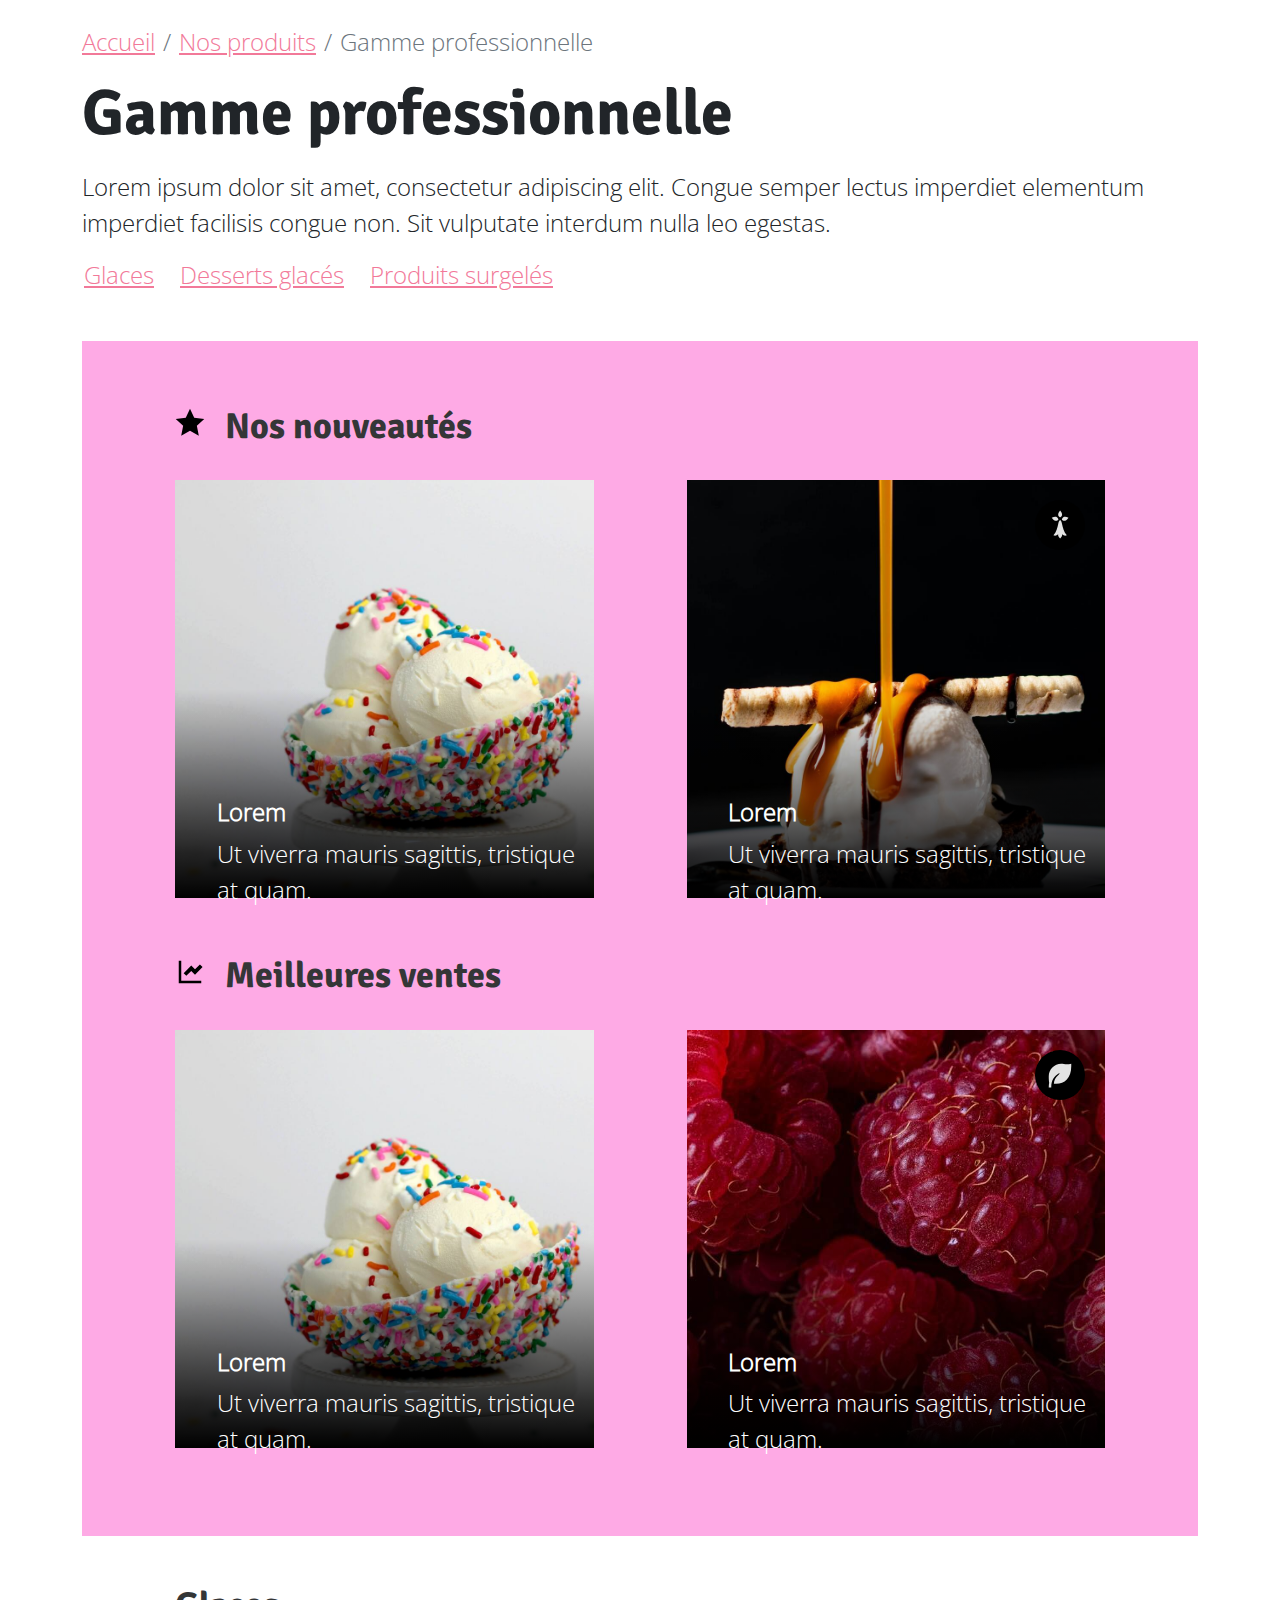
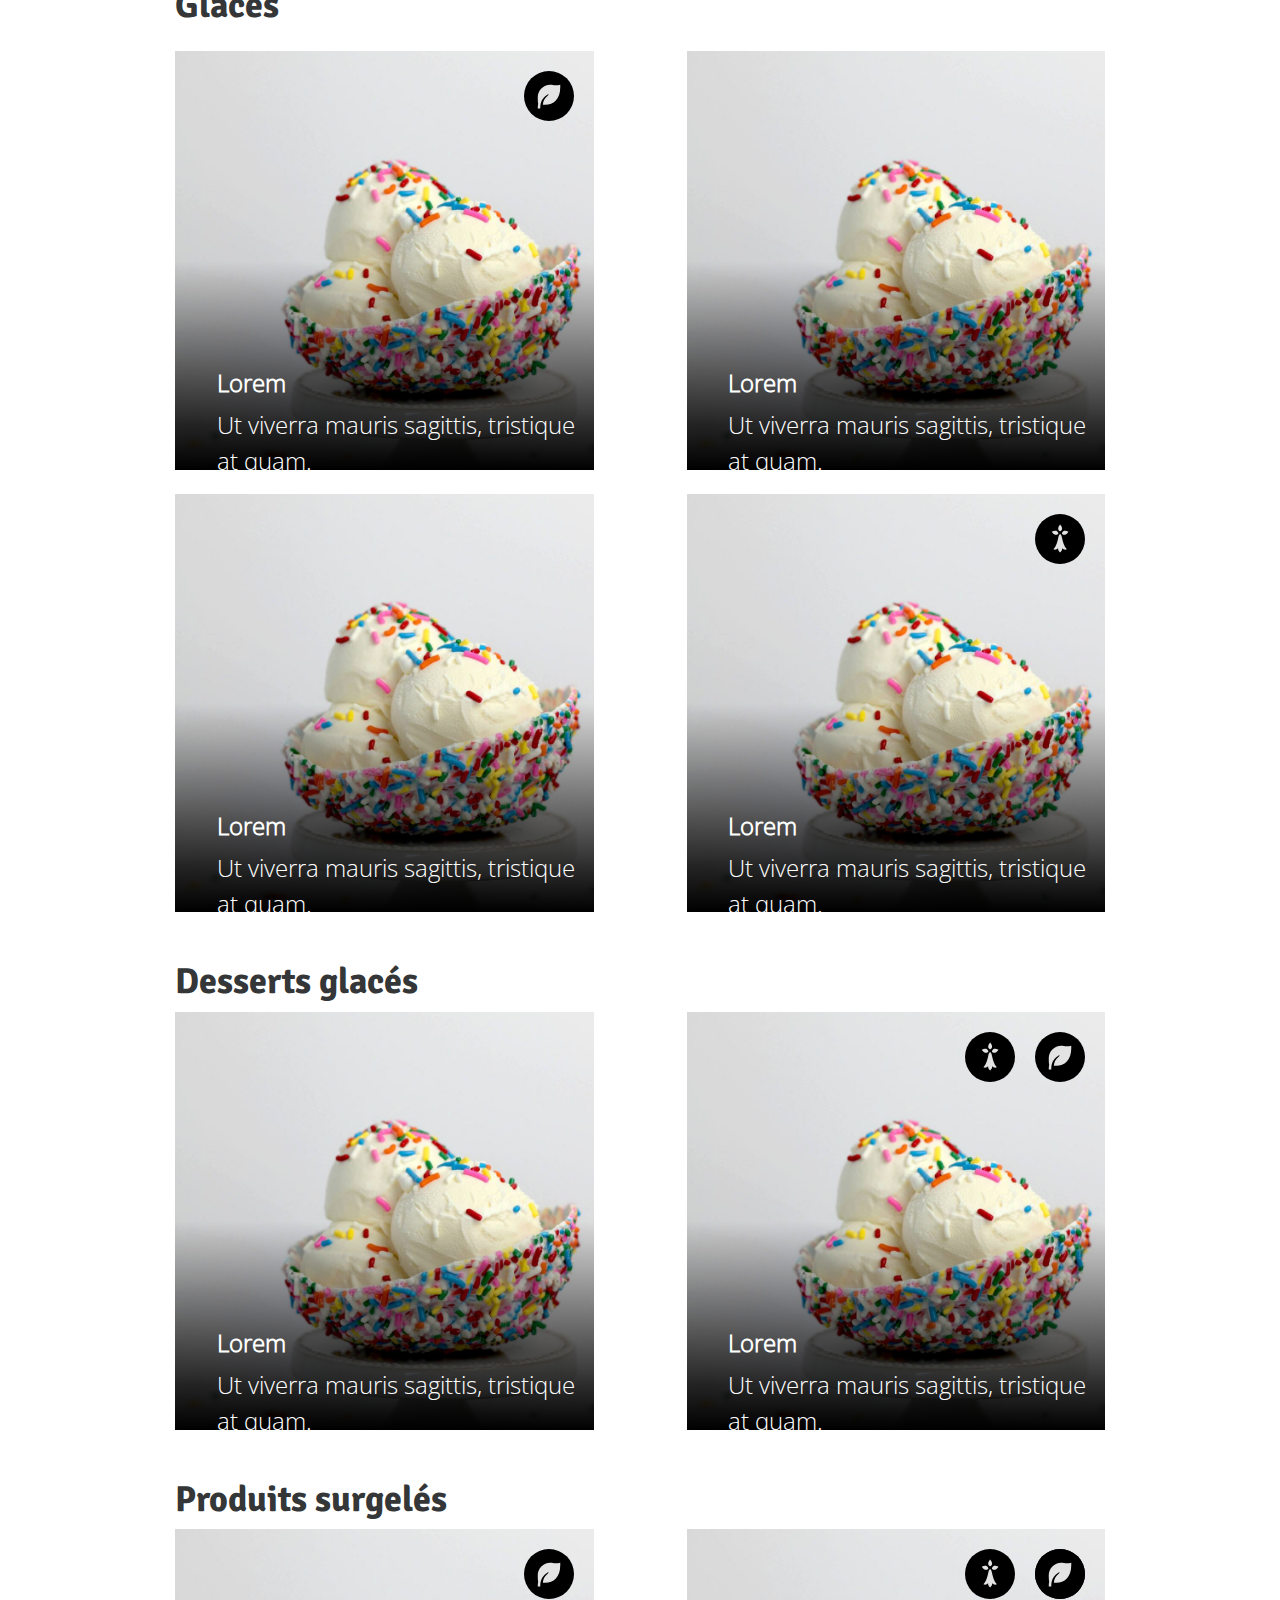
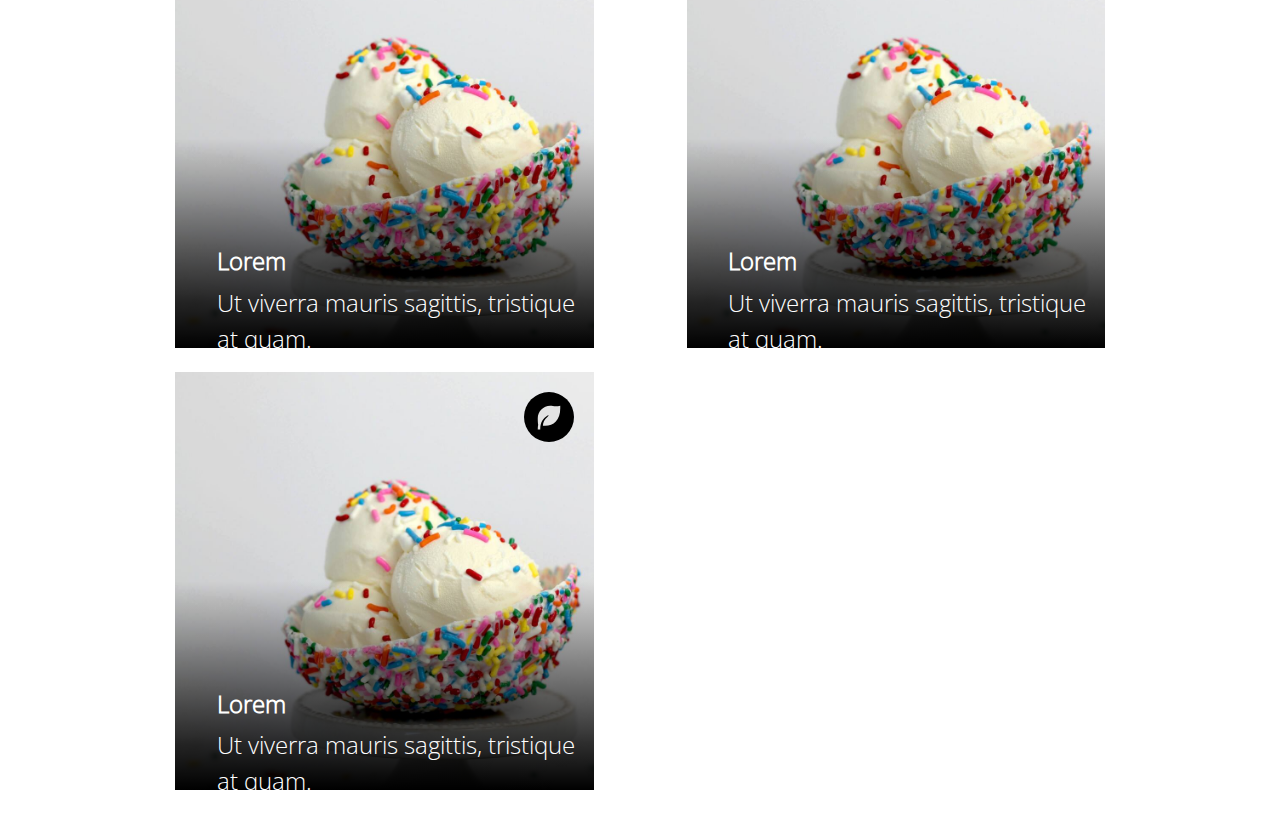
==== gamme_pro.html @ 17879bc1 "Ajout des liens" ====
<!DOCTYPE html>
<html lang="fr">
   <head>
      <meta charset="utf-8">
      <meta autor="Noah Brohan">
      <link rel="stylesheet" href="style/bootstrap/bootstrap.min.css">
      <link rel="stylesheet" href="style/style.css">
      <link rel="stylesheet" href="style/gamme_pro.css">
      <title>Gamme professionnelle</title>
   </head>
   <body>
      <header>
         <!-- Mettre le header-->
      </header>
      <div class="container">
         <!--File d'arianne-->
         <nav aria-label="breadcrumb" class="mt-4">
            <ol class="breadcrumb">
              <li class="breadcrumb-item"><a href="index.html">Accueil</a></li>
              <li class="breadcrumb-item"><a href="#">Nos produits</a></li>
              <li class="breadcrumb-item active" aria-current="page">Gamme professionnelle</li>
            </ol>
          </nav>
         <h1 class="my-3">Gamme professionnelle</h1>
         <p>Lorem ipsum dolor sit amet, consectetur adipiscing elit. Congue semper lectus imperdiet elementum imperdiet
            facilisis congue non. Sit vulputate interdum nulla leo egestas.
         </p>
        <!--Lien interne à la page--> 
         <ul>
            <li><a href="#section_glaces">Glaces</a></li>
            <li><a href="#section_desserts">Desserts glacés</a></li>
            <li><a href="#section_produits_surgeles">Produits surgelés</a></li>
         </ul>
         <!-- Section nouveautés et meilleures ventes-->
         <section class="py-5 my-5">
            <div class="titre-icon col-10 offset-1">
               <img src="assets/icones/etoile.svg" alt="étoile" class="icon">
               <h2 class="my-3">Nos nouveautés</h2>
            </div>
            <div class="d-flex justify-content-between flex-column flex-lg-row my-3 col-10 offset-1 ">
               <!--Modèle de carte-->
               <figure class="mb-4">
                  <img src="image/coupe_individuelle.jpg" alt="Coupe de glaces">
                  <div class="overlay">
                     
                        <p>Lorem</p>
                        <p>Ut viverra mauris sagittis, tristique at quam.</p>
                        
                  </div>
               </figure>
               <figure class="mb-4">
                  <div class="absolute">
                        <div class="rounded-circle circle">
                           <img src="assets/icones/ermine.svg" alt="Logo produit breton" class="icon" title="Le produit breton">
                        </div>
                  </div>
                  <img src="image/coulis_caramel.jpg" alt="Coupe de glaces">
                  <div class="overlay">
                     
                        <p>Lorem</p>
                        <p>Ut viverra mauris sagittis, tristique at quam.</p>
                     
                  </div>
               </figure>
            </div>
            <div class="titre-icon col-10 offset-1">
               <img src="assets/icones/line-chart-fill.svg" alt="icon" class="icon">
               <h2 class="my-3">Meilleures ventes</h2>
            </div>
            <div class="d-flex justify-content-between flex-wrap my-3 col-10 offset-1">
               <figure class="mb-4">
                  <img src="image/coupe_individuelle.jpg" alt="Coupe de glaces">
                  <div class="overlay">
                     
                        <p>Lorem</p>
                        <p>Ut viverra mauris sagittis, tristique at quam.</p>
                     
                  </div>
               </figure>
               <figure class="mb-4">
                  <div class="absolute">
                     
                        <div class="rounded-circle circle">
                           <img src="assets/icones/feuille.svg" alt="Logo produit biologique" class="icon" title="Logo produit biologique">
                        </div>
                  </div>
                  <img src="image/fruits_framboise.jpg" alt="Coupe de glaces">
                  <div class="overlay">
                     
                        <p>Lorem</p>
                        <p>Ut viverra mauris sagittis, tristique at quam.</p>
                     
                  </div>
               </figure>
            </div>
         </section>
         <!-- Section des produits de type "Glaces"-->
         <section class="col-10 offset-1" id="section_glaces">
            <h2 class="my-4">Glaces</h2>
            <div class="d-flex justify-content-between flex-wrap">
               <figure class="mb-4">
                  <img src="image/coupe_individuelle.jpg" alt="Coupe de glaces">
                  <div class="absolute">
                     
                        <div class="rounded-circle circle">
                           <img src="assets/icones/feuille.svg" alt="Logo produit feuille" class="icon" title="Logo produit feuille">
                        </div>
                  </div>
                  <div class="overlay">
                    
                        <p>Lorem</p>
                        <p>Ut viverra mauris sagittis, tristique at quam.</p>
                     
                  </div>
               </figure>
               <figure class="mb-4">
                  <img src="image/coupe_individuelle.jpg" alt="Coupe de glaces">
                  <div class="overlay">
                     
                        <p>Lorem</p>
                        <p>Ut viverra mauris sagittis, tristique at quam.</p>
                     
                  </div>
               </figure>
               <figure class="mb-4">
                  <img src="image/coupe_individuelle.jpg" alt="Coupe de glaces">
                  <div class="overlay">
                     
                        <p>Lorem</p>
                        <p>Ut viverra mauris sagittis, tristique at quam.</p>
                     
                  </div>
               </figure>
               <figure class="mb-4">
                  <div class="absolute">
                     
                        <div class="rounded-circle circle">
                           <img src="assets/icones/ermine.svg" alt="Logo produit breton" class="icon" title="Logo produit breton">
                        </div>
                  </div>
                  <img src="image/coupe_individuelle.jpg" alt="Coupe de glaces">
                  <div class="overlay">
                     
                        <p>Lorem</p>
                        <p>Ut viverra mauris sagittis, tristique at quam.</p>
                     
                  </div>
               </figure>
            </div>
         </section>
         <!-- Section des produits de type "Desserts glacés"-->
         <section class="col-10 offset-1 my-4" id="section_desserts">
            <h2>Desserts glacés</h2>
            <div class="d-flex justify-content-between flex-wrap">
               <figure class="mb-4">
                  <img src="image/coupe_individuelle.jpg" alt="Coupe de glaces">
                  <div class="overlay">
                     
                        <p>Lorem</p>
                        <p>Ut viverra mauris sagittis, tristique at quam.</p>
                     
                  </div>
               </figure>
               <figure class="mb-4">
                  <img src="image/coupe_individuelle.jpg" alt="Coupe de glaces">
                  <div class="absolute">
                     
                        <div class="rounded-circle circle">
                           <img src="assets/icones/ermine.svg" alt="Logo produit breton" class="icon" title="Logo produit breton">
                        </div>
                        <div class="rounded-circle circle">
                           <img src="assets/icones/feuille.svg" alt="Logo produit biologique" class="icon" title="Logo produit biologique">
                        </div>
                  </div>
                  <div class="overlay">
                     
                        <p>Lorem</p>
                        <p>Ut viverra mauris sagittis, tristique at quam.</p>
                     
                  </div>
               </figure>
            </div>
         </section>
         <!-- Section des produits surgelés -->
         <section class="col-10 offset-1" id="section_produits_surgeles">
            <h2>Produits surgelés</h2>
            <div class="d-flex justify-content-between flex-wrap">
               <figure class="mb-4">
                  <img src="image/coupe_individuelle.jpg" alt="Coupe de glaces">
                  <div class="absolute">
                     
                        <div class="rounded-circle circle">
                           <img src="assets/icones/feuille.svg" alt="Logo produit biologique" class="icon" title="Logo produit biologique">
                        </div>
                  </div>
                  <div class="overlay">
                     
                        <p>Lorem</p>
                        <p>Ut viverra mauris sagittis, tristique at quam.</p>
                     
                  </div>
               </figure>
               <figure class="mb-4">
                  <img src="image/coupe_individuelle.jpg" alt="Coupe de glaces">
                  <div class="absolute">
                        <div class="rounded-circle circle">
                           <img src="assets/icones/ermine.svg" alt="Logo produit breton" class="icon" title="Logo produit breton">
                        </div>
                        <div class="rounded-circle circle">
                           <img src="assets/icones/ermine.svg" alt="Logo produit breton" class="icon" title="Logo produit breton">
                        </div>
                  </div>
                  <div class="absolute">
                        <div class="rounded-circle circle">
                           <img src="assets/icones/feuille.svg" alt="Logo produit biologique" class="icon" title="Logo produit biologique">
                        </div>
                  </div>
                  <div class="overlay">
                     
                        <p>Lorem</p>
                        <p>Ut viverra mauris sagittis, tristique at quam.</p>
                        
                     
                  </div>
               </figure>
               <figure class="mb-4">
                  <img src="image/coupe_individuelle.jpg" alt="Coupe de glaces">
                  <div class="absolute">
                        <div class="rounded-circle circle">
                           <img src="assets/icones/feuille.svg" alt="Logo produit biologique" class="icon" title="Logo produit biologique">
                        </div>
                  </div>
                  <div class="overlay">
                     
                        <p>Lorem</p>
                        <p>Ut viverra mauris sagittis, tristique at quam.</p>
                     
                  </div>
               </figure>
            </div>
         </section>
      </div>
      <footer>
         <!-- Mettre le footer -->
      </footer>
   </body>
</html>
---- style/style.css ----
@font-face {
    font-family: "Open Sans Light";
    src: url("../fonts/OpenSans-Light.woff") format("woff"),
         url("../fonts/OpenSans-Light.woff2") format("woff2");
}

@font-face {
    font-family: "Open Sans Regular";
    src: url("../fonts/OpenSans-Regular.woff") format("woff"),
         url("../fonts/OpenSans-Regular.woff2") format("woff2");
}

@font-face {
    font-family: "Open Sans SemiBold";
    src: url("../fonts/OpenSans-SemiBold.woff") format("woff"),
         url("../fonts/OpenSans-SemiBold.woff2") format("woff2");
}

@font-face {
    font-family: "Signika";
    src: url("../fonts/Signika-Bold.woff") format("woff"),
         url("../fonts/Signika-Bold.woff") format("woff2");
}

body {
    font-family: "Open Sans Light", sans-serif;
    font-size: 1.5rem;
}

strong, em {
    font-family: "Open Sans SemiBold", sans-serif;
}

h1, h2 {
    font-family: "Signika", sans-serif;
}

h1 {
    font-size: 4rem;
}

h2 {
    font-size: 2.25rem;
    color: #343637;
}

/* slider */
#carousel_accueil, #carousel_accueil > div > div {
    height: 70vh;
    min-height: 500px;
}

#carousel_accueil #slide1 {
    position: relative;
    color: white;
    overflow: hidden;
}

#carousel_accueil #slide1 p {
    font-family: "Open Sans SemiBold", sans-serif;
    font-size: 1.8rem;
}

#carousel_accueil #slide1 > div:first-child {
    /* Fond de la slide */
    position: absolute;
    z-index: -1;
    background-image: url("../image/bac_glace.jpg");
    background-size: cover;
    background-position: center;
    filter: blur(4px);

    /* Enlever les bords blancs dus au flou */
    height: calc(100% + 8px);
    width: calc(100% + 8px);
    left: -4px;
    top: -4px;
}

#carousel_accueil #slide1 > div:last-child {
    background-color: #00000020;
}

#carousel_accueil #slide2 > div > div:first-child {
    background-image: url("../image/coupe_individuelle.jpg");
    background-size: cover;
    background-position: center;
}

#carousel_accueil #slide3 > div > div:last-child {
    background-image: url("../image/personne_farine.jpeg");
    background-size: cover;
    background-position: center;
}

/* Indicateurs du sliders */

#carousel_accueil .carousel-indicators * {
    opacity: 0.9 !important;
}

#carousel_accueil .carousel-indicators :not(.active) {
    background-color: #DDDDDD;
}
#carousel_accueil .carousel-indicators .active {
    background-color: #808080;
}

#carousel_accueil .carousel-control-next-icon {
    background-image: url("../assets/icones/slider-suivant.svg") !important;
}

#carousel_accueil .carousel-control-prev-icon {
    background-image: url("../assets/icones/slider-precedent.svg") !important;
}

#carousel_accueil .carousel-control-next-icon, #carousel_accueil .carousel-control-prev-icon {
    height: 75px;
    width: 75px;
}

/* Zone de mide en avant */

#carousel_accueil + article img {
    height: 120px;
    width: 120px;
}

/* Zone des gammes */
#gammes {
    background-color: #FFE6D5;
}

#gammes > div:first-child > div:first-child {
    background-image: url("../image/chef_cuisine.jpeg");
    background-size: cover;
    background-position: center;
}

#gammes > div > div {
    width: 50%;
}

#gammes > div:last-child > div:last-child {
    background-image: url("../image/glace_plage.jpeg");
    background-size: cover;
    background-position: center;
}

/* Boutons à flèches */

.btn-lg {
    display: inline-block;
    background-color: #F27999;
    text-decoration: none;
    color: black;
    font-family: "Open Sans SemiBold";
    width: 250px;
    height: 50px;
    position: relative;
}

.btn-lg::after {
    content: url("../assets/icones/fleche-droite.svg");
    display: inline;
    position: absolute;
    right: 20px;
    transition: right 200ms, left 200ms;
}

.btn-lg:hover {
    color: black;
}

.btn-left::after {
    /* Version flèche à gauche */
    content: url("../assets/icones/fleche-gauche.svg") !important;
    right: unset;
    left: 20px;
}

.btn-lg:hover::after {
    right: 10px;
}

.btn-left:hover::after {
    /* Version flèche à gauche */
    right: unset;
    left: 10px;
}

/* Zone nous trouver */
#gammes + article img {
    background-color: #FFE6D5;
    border-radius: 25px;
    object-fit: contain;
    object-position: center;
    height: 400px;
    width: 400px;
}

#gammes + article img + a {
    position: relative;
    top: -25px;
}

/* Point de rupture bootstrap md */
@media screen and (max-width: 991px) {
    header + article img {
        height: 90px;
        width: 90px;
    }

    #gammes > div > div {
        width: 100%;
    }

    #gammes {
        height: auto;
    }
    #gammes + article img {
        height: unset;
        width: 75%;
    }
}

@media screen and (max-width: 767px) {
    .btn-lg::after, .btn-left::after {
        /* Suppresion de la flèche dans les petits formats */
        content: none !important;
    }
}
caption {
    color: black;
}

.accordion-button span {
    position: relative;
    width: 40px;
    height: 40px;
}

.accordion-button span img {
    position: absolute;
    top: 0;
    left: 0;
}

.accordion-button.collapsed span img:first-child {
    display: none;
}

.accordion-button:not(.collapsed) span img:last-child {
    display: none;
}

.btn-success {
    background-color: #F27999;
    border-color: #F27999;
}
@media screen and (max-width: 991px) {
    table.w-75 {
        width: 100%!important;
    }
    main h1 {
        text-align: center;
        font-size: 3rem;
    }
}


/* FOOTER*/
body > footer > div:first-child {
    background-color: #F27999;
}

body > footer > div:last-child {
    background-color: #FEAAE5;
}

body > footer .nav-item {
    padding-left: 4px;
    padding-right: 4px;
}

body > footer form{
    display: flex;
    align-items: center;
    justify-content: center;
    margin-left: 40px;
}

body > footer input {
    background-color: #f4f2f2;
    border: none;
    padding: .7rem 2rem;
    border-radius: 100px;
    margin-right: -3.25rem;
    width: 300px;
    margin-bottom: 20px;
}

body > footer button {
    border: none;
    background-color: #f4f2f2;
    margin-bottom: 20px;
}
---- style/gamme_pro.css ----
img{
    width: 100%;
    height: 100%;
    object-fit: cover;
}
.icon{
    width: 30px;
    height: 30px;
    object-fit: contain;
}
.titre-icon{
    display: flex;
    align-items:baseline;
    justify-content: flex-start;
}
.titre-icon h2{
    margin-left: 20px;
}


ul li {
    list-style-type: none;
    display: inline;
}
ul li a{
    color: #f27999;
}
ul li a:hover{
    color: #f27999;
}

/*CARTES*/
figure{
    position: relative;
    width: 45%;
    aspect-ratio: 1/1;
}
.overlay{ 
    background-image: linear-gradient(to bottom,#39393900,black);
    position: absolute;
    top: 50%;
    left: 0;
    width: 100%;
    height: 50%;
    color: #fff;
}
.overlay p{
    margin-left: 10%;
}
.overlay p:first-child{
    position: absolute;
    top: 50%;
    left: 0px;
    font-weight: bold;
}
.overlay p:last-child{
    position: absolute;
    top: 70%;
}
.absolute{
    position: absolute;
    top: 20px;
    right: 20px;
    display: flex;
}

.absolute .circle:last-child{
    margin-left:20px;
}

.circle{
    width: 50px;
    height: 50px;
    background-color: black;
    display: flex;
    justify-content: center;
    align-items: center;
}

.container section:first-of-type{
    background: #feaae5;
}

ul{
    margin-left: -30px;
}

/*FILE DARIANE*/
.breadcrumb-item a{
    color:#f27999;
}


ul li{
    margin-right: 20px;
}

@media screen and (max-width: 991px) {
    figure {
        aspect-ratio: unset;
        width: 100%;
        height: 350px;
    }
}
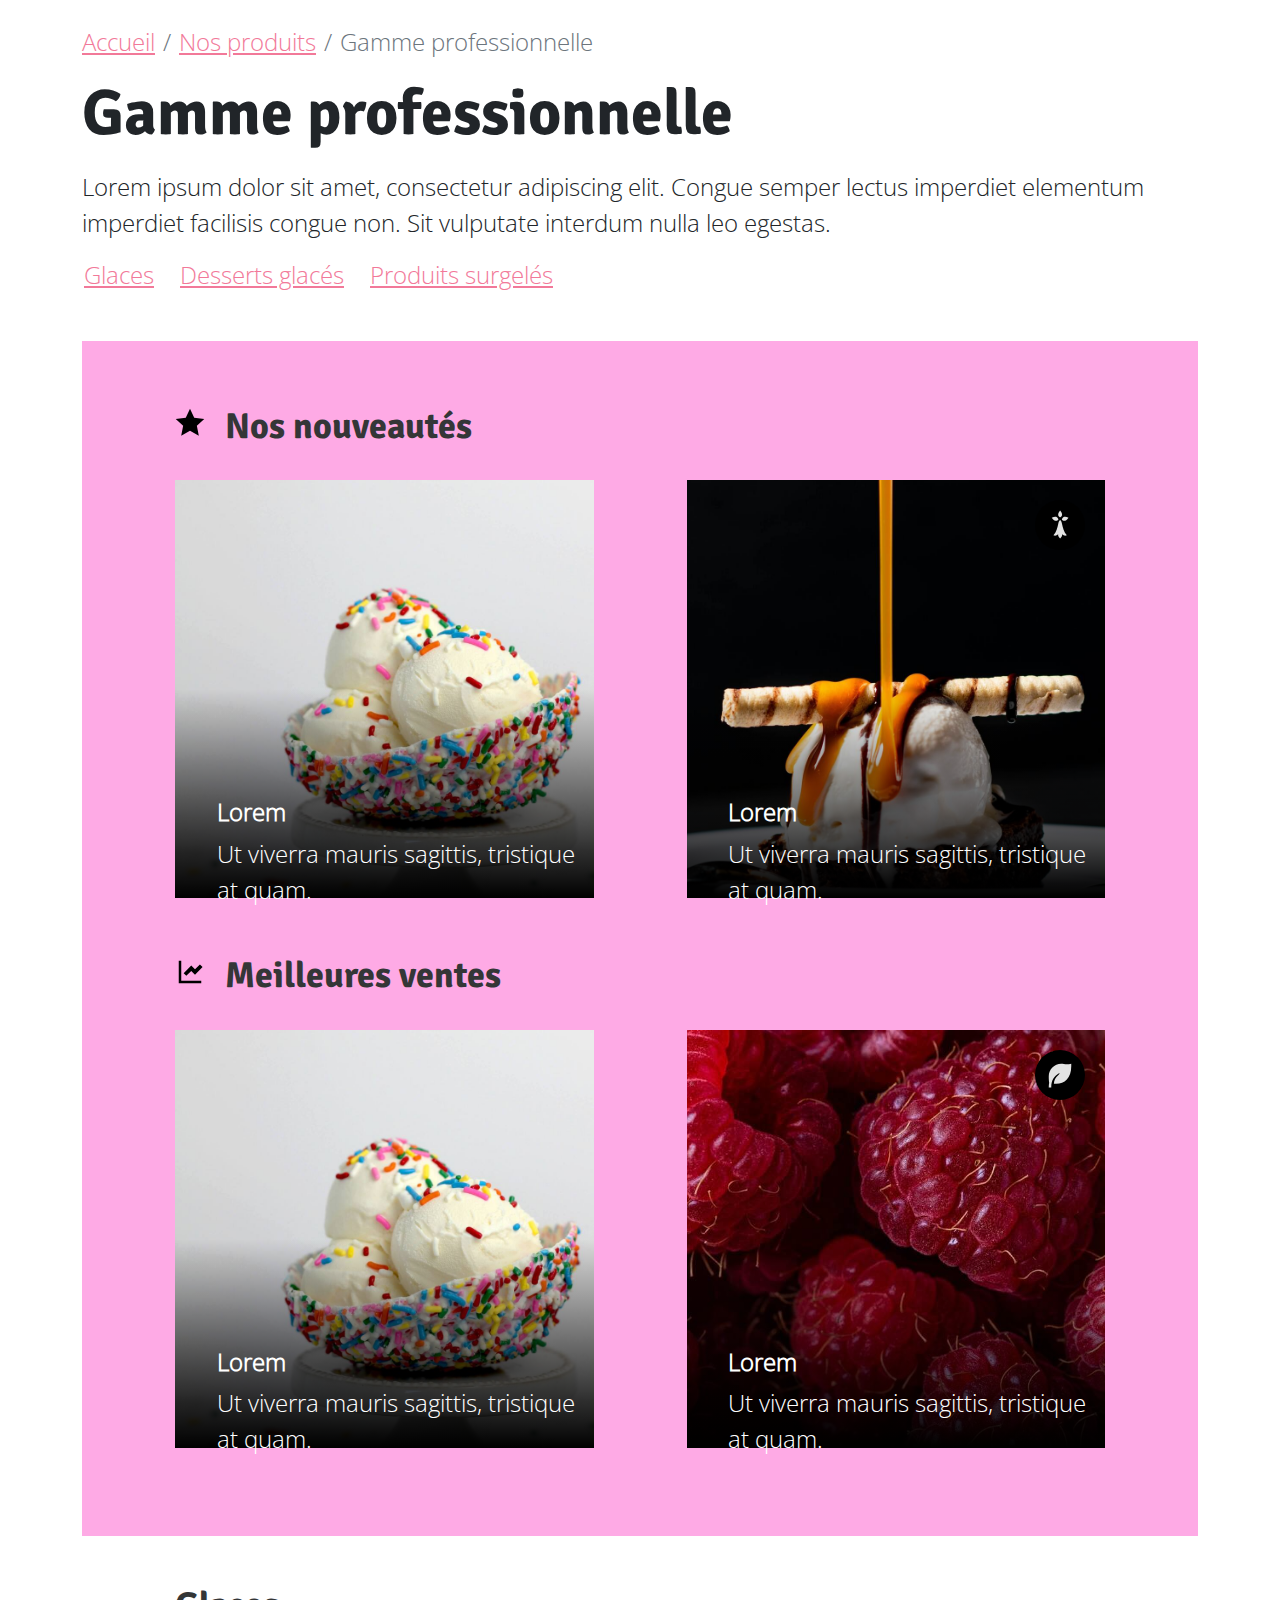
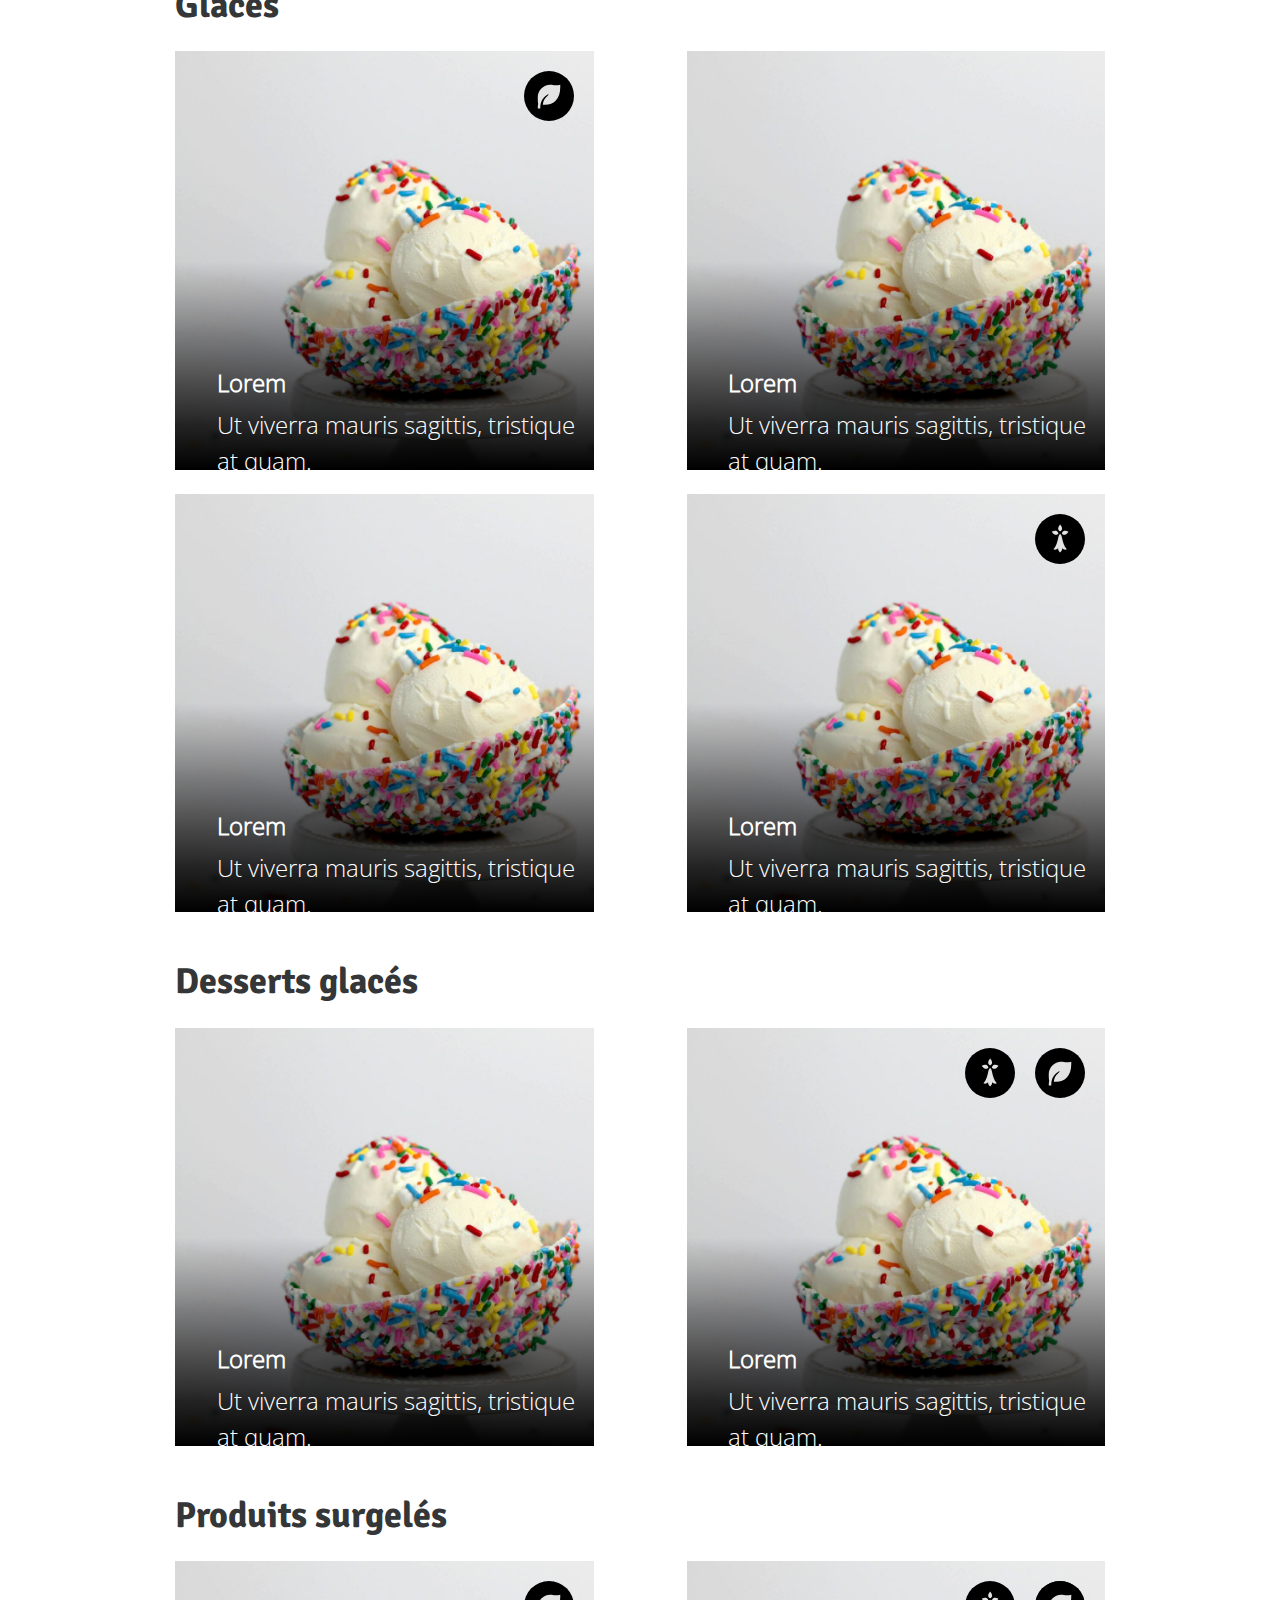
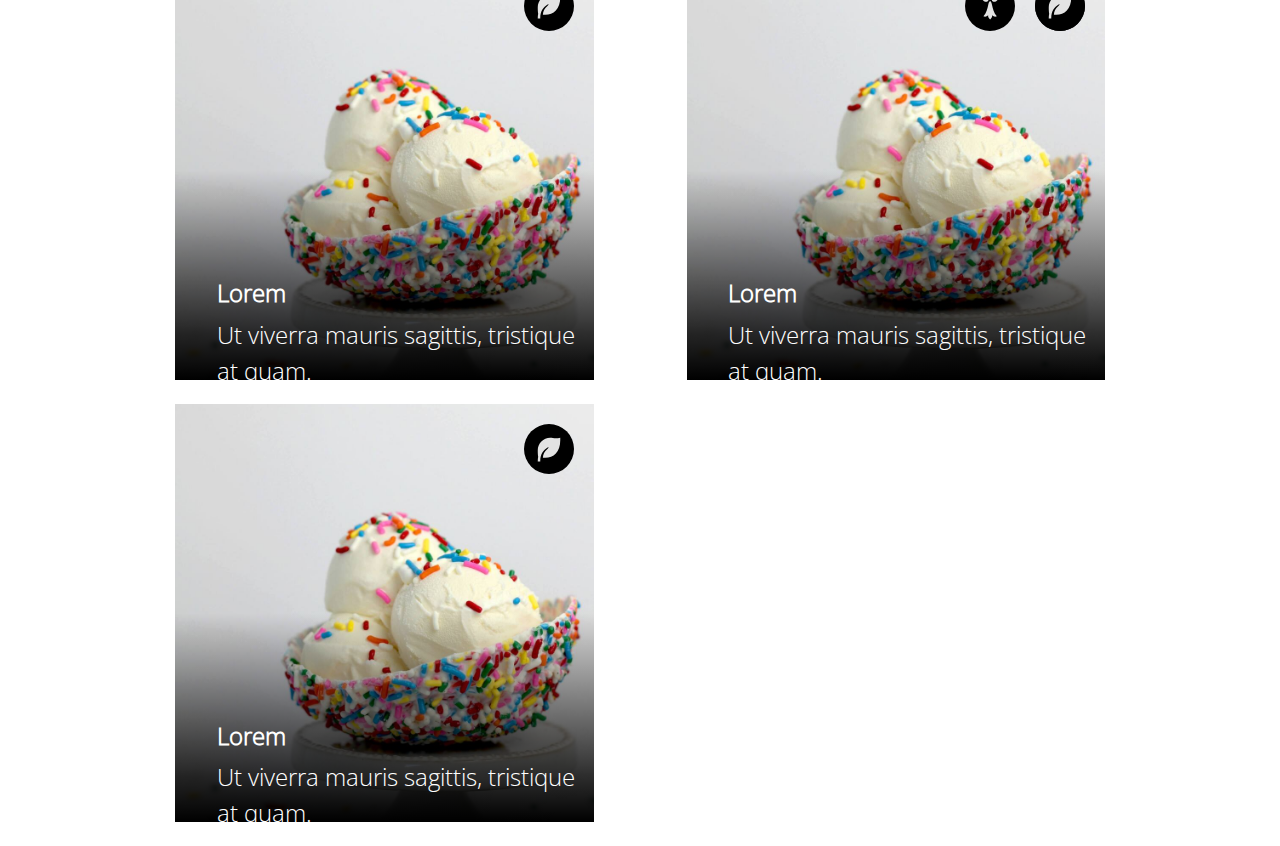
==== commit c5f2e9e4: "Réindentation" ====
--- a/gamme_pro.html
+++ b/gamme_pro.html
@@ -1,247 +1,256 @@
 <!DOCTYPE html>
 <html lang="fr">
-   <head>
-      <meta charset="utf-8">
-      <meta autor="Noah Brohan">
-      <link rel="stylesheet" href="style/bootstrap/bootstrap.min.css">
-      <link rel="stylesheet" href="style/style.css">
-      <link rel="stylesheet" href="style/gamme_pro.css">
-      <title>Gamme professionnelle</title>
-   </head>
-   <body>
-      <header>
-         <!-- Mettre le header-->
-      </header>
-      <div class="container">
-         <!--File d'arianne-->
-         <nav aria-label="breadcrumb" class="mt-4">
+
+<head>
+    <meta charset="utf-8">
+    <meta autor="Noah Brohan">
+    <link rel="stylesheet" href="style/bootstrap/bootstrap.min.css">
+    <link rel="stylesheet" href="style/style.css">
+    <link rel="stylesheet" href="style/gamme_pro.css">
+    <title>Gamme professionnelle</title>
+</head>
+
+<body>
+    <header>
+        <!-- Mettre le header-->
+    </header>
+    <div class="container">
+        <!--File d'arianne-->
+        <nav aria-label="breadcrumb" class="mt-4">
             <ol class="breadcrumb">
-              <li class="breadcrumb-item"><a href="index.html">Accueil</a></li>
-              <li class="breadcrumb-item"><a href="#">Nos produits</a></li>
-              <li class="breadcrumb-item active" aria-current="page">Gamme professionnelle</li>
+                <li class="breadcrumb-item"><a href="index.html">Accueil</a></li>
+                <li class="breadcrumb-item"><a href="#">Nos produits</a></li>
+                <li class="breadcrumb-item active" aria-current="page">Gamme professionnelle</li>
             </ol>
-          </nav>
-         <h1 class="my-3">Gamme professionnelle</h1>
-         <p>Lorem ipsum dolor sit amet, consectetur adipiscing elit. Congue semper lectus imperdiet elementum imperdiet
+        </nav>
+        <h1 class="my-3">Gamme professionnelle</h1>
+        <p>Lorem ipsum dolor sit amet, consectetur adipiscing elit. Congue semper lectus imperdiet elementum imperdiet
             facilisis congue non. Sit vulputate interdum nulla leo egestas.
-         </p>
-        <!--Lien interne à la page--> 
-         <ul>
+        </p>
+        <!--Lien interne à la page-->
+        <ul class="liens_internes">
             <li><a href="#section_glaces">Glaces</a></li>
             <li><a href="#section_desserts">Desserts glacés</a></li>
             <li><a href="#section_produits_surgeles">Produits surgelés</a></li>
-         </ul>
-         <!-- Section nouveautés et meilleures ventes-->
-         <section class="py-5 my-5">
+        </ul>
+        <!-- Section nouveautés et meilleures ventes-->
+        <section class="py-5 my-5">
             <div class="titre-icon col-10 offset-1">
-               <img src="assets/icones/etoile.svg" alt="étoile" class="icon">
-               <h2 class="my-3">Nos nouveautés</h2>
+                <img src="assets/icones/etoile.svg" alt="étoile" class="icon">
+                <h2 class="my-3">Nos nouveautés</h2>
             </div>
             <div class="d-flex justify-content-between flex-column flex-lg-row my-3 col-10 offset-1 ">
-               <!--Modèle de carte-->
-               <figure class="mb-4">
-                  <img src="image/coupe_individuelle.jpg" alt="Coupe de glaces">
-                  <div class="overlay">
-                     
-                        <p>Lorem</p>
-                        <p>Ut viverra mauris sagittis, tristique at quam.</p>
-                        
-                  </div>
-               </figure>
-               <figure class="mb-4">
-                  <div class="absolute">
-                        <div class="rounded-circle circle">
-                           <img src="assets/icones/ermine.svg" alt="Logo produit breton" class="icon" title="Le produit breton">
-                        </div>
-                  </div>
-                  <img src="image/coulis_caramel.jpg" alt="Coupe de glaces">
-                  <div class="overlay">
-                     
-                        <p>Lorem</p>
-                        <p>Ut viverra mauris sagittis, tristique at quam.</p>
-                     
-                  </div>
-               </figure>
+                <!--Modèle de carte-->
+                <figure class="mb-4">
+                    <a href="produit.html">
+                        <img src="image/coupe_individuelle.jpg" alt="Coupe de glaces">
+                        <div class="overlay">
+                            <p>Lorem</p>
+                            <p>Ut viverra mauris sagittis, tristique at quam.</p>
+                        </div>
+                    </a>
+                </figure>
+                <figure class="mb-4">
+                    <a href="produit.html">
+                        <div class="absolute">
+                            <div class="rounded-circle circle">
+                                <img src="assets/icones/ermine.svg" alt="Logo produit breton" class="icon"
+                                    title="Le produit breton">
+                            </div>
+                        </div>
+                        <img src="image/coulis_caramel.jpg" alt="Coupe de glaces">
+                        <div class="overlay">
+                            <p>Lorem</p>
+                            <p>Ut viverra mauris sagittis, tristique at quam.</p>
+                        </div>
+                    </a>
+                </figure>
             </div>
             <div class="titre-icon col-10 offset-1">
-               <img src="assets/icones/line-chart-fill.svg" alt="icon" class="icon">
-               <h2 class="my-3">Meilleures ventes</h2>
+                <img src="assets/icones/line-chart-fill.svg" alt="icon" class="icon">
+                <h2 class="my-3">Meilleures ventes</h2>
             </div>
             <div class="d-flex justify-content-between flex-wrap my-3 col-10 offset-1">
-               <figure class="mb-4">
-                  <img src="image/coupe_individuelle.jpg" alt="Coupe de glaces">
-                  <div class="overlay">
-                     
-                        <p>Lorem</p>
-                        <p>Ut viverra mauris sagittis, tristique at quam.</p>
-                     
-                  </div>
-               </figure>
-               <figure class="mb-4">
-                  <div class="absolute">
-                     
-                        <div class="rounded-circle circle">
-                           <img src="assets/icones/feuille.svg" alt="Logo produit biologique" class="icon" title="Logo produit biologique">
-                        </div>
-                  </div>
-                  <img src="image/fruits_framboise.jpg" alt="Coupe de glaces">
-                  <div class="overlay">
-                     
-                        <p>Lorem</p>
-                        <p>Ut viverra mauris sagittis, tristique at quam.</p>
-                     
-                  </div>
-               </figure>
-            </div>
-         </section>
-         <!-- Section des produits de type "Glaces"-->
-         <section class="col-10 offset-1" id="section_glaces">
+                <figure class="mb-4">
+                    <a href="produit.html">
+                        <img src="image/coupe_individuelle.jpg" alt="Coupe de glaces">
+                        <div class="overlay">
+                            <p>Lorem</p>
+                            <p>Ut viverra mauris sagittis, tristique at quam.</p>
+                        </div>
+                    </a>
+                </figure>
+                <figure class="mb-4">
+                    <a href="produit.html">
+                        <div class="absolute">
+                            <div class="rounded-circle circle">
+                                <img src="assets/icones/feuille.svg" alt="Logo produit biologique" class="icon"
+                                    title="Logo produit biologique">
+                            </div>
+                        </div>
+                        <img src="image/fruits_framboise.jpg" alt="Coupe de glaces">
+                        <div class="overlay">
+                            <p>Lorem</p>
+                            <p>Ut viverra mauris sagittis, tristique at quam.</p>
+                        </div>
+                    </a>
+                </figure>
+            </div>
+        </section>
+        <!-- Section des produits de type "Glaces"-->
+        <section class="col-10 offset-1" id="section_glaces">
             <h2 class="my-4">Glaces</h2>
             <div class="d-flex justify-content-between flex-wrap">
-               <figure class="mb-4">
-                  <img src="image/coupe_individuelle.jpg" alt="Coupe de glaces">
-                  <div class="absolute">
-                     
-                        <div class="rounded-circle circle">
-                           <img src="assets/icones/feuille.svg" alt="Logo produit feuille" class="icon" title="Logo produit feuille">
-                        </div>
-                  </div>
-                  <div class="overlay">
-                    
-                        <p>Lorem</p>
-                        <p>Ut viverra mauris sagittis, tristique at quam.</p>
-                     
-                  </div>
-               </figure>
-               <figure class="mb-4">
-                  <img src="image/coupe_individuelle.jpg" alt="Coupe de glaces">
-                  <div class="overlay">
-                     
-                        <p>Lorem</p>
-                        <p>Ut viverra mauris sagittis, tristique at quam.</p>
-                     
-                  </div>
-               </figure>
-               <figure class="mb-4">
-                  <img src="image/coupe_individuelle.jpg" alt="Coupe de glaces">
-                  <div class="overlay">
-                     
-                        <p>Lorem</p>
-                        <p>Ut viverra mauris sagittis, tristique at quam.</p>
-                     
-                  </div>
-               </figure>
-               <figure class="mb-4">
-                  <div class="absolute">
-                     
-                        <div class="rounded-circle circle">
-                           <img src="assets/icones/ermine.svg" alt="Logo produit breton" class="icon" title="Logo produit breton">
-                        </div>
-                  </div>
-                  <img src="image/coupe_individuelle.jpg" alt="Coupe de glaces">
-                  <div class="overlay">
-                     
-                        <p>Lorem</p>
-                        <p>Ut viverra mauris sagittis, tristique at quam.</p>
-                     
-                  </div>
-               </figure>
-            </div>
-         </section>
-         <!-- Section des produits de type "Desserts glacés"-->
-         <section class="col-10 offset-1 my-4" id="section_desserts">
-            <h2>Desserts glacés</h2>
+                <figure class="mb-4">
+                    <a href="produit.html">
+                        <img src="image/coupe_individuelle.jpg" alt="Coupe de glaces">
+                        <div class="absolute">
+                            <div class="rounded-circle circle">
+                                <img src="assets/icones/feuille.svg" alt="Logo produit feuille" class="icon"
+                                    title="Logo produit feuille">
+                            </div>
+                        </div>
+                        <div class="overlay">
+                            <p>Lorem</p>
+                            <p>Ut viverra mauris sagittis, tristique at quam.</p>
+                        </div>
+                    </a>
+                </figure>
+                <figure class="mb-4">
+                    <a href="produit.html">
+                        <img src="image/coupe_individuelle.jpg" alt="Coupe de glaces">
+                        <div class="overlay">
+                            <p>Lorem</p>
+                            <p>Ut viverra mauris sagittis, tristique at quam.</p>
+                        </div>
+                    </a>
+                </figure>
+                <figure class="mb-4">
+                    <a href="produit.html">
+                        <img src="image/coupe_individuelle.jpg" alt="Coupe de glaces">
+                        <div class="overlay">
+                            <p>Lorem</p>
+                            <p>Ut viverra mauris sagittis, tristique at quam.</p>
+                        </div>
+                    </a>
+                </figure>
+                <figure class="mb-4">
+                    <a href="produit.html">
+                        <div class="absolute">
+                            <div class="rounded-circle circle">
+                                <img src="assets/icones/ermine.svg" alt="Logo produit breton" class="icon"
+                                    title="Logo produit breton">
+                            </div>
+                        </div>
+                        <img src="image/coupe_individuelle.jpg" alt="Coupe de glaces">
+                        <div class="overlay">
+                            <p>Lorem</p>
+                            <p>Ut viverra mauris sagittis, tristique at quam.</p>
+                        </div>
+                    </a>
+                </figure>
+            </div>
+        </section>
+        <!-- Section des produits de type "Desserts glacés"-->
+        <section class="col-10 offset-1 my-4" id="section_desserts">
+            <h2 class="my-4">Desserts glacés</h2>
             <div class="d-flex justify-content-between flex-wrap">
-               <figure class="mb-4">
-                  <img src="image/coupe_individuelle.jpg" alt="Coupe de glaces">
-                  <div class="overlay">
-                     
-                        <p>Lorem</p>
-                        <p>Ut viverra mauris sagittis, tristique at quam.</p>
-                     
-                  </div>
-               </figure>
-               <figure class="mb-4">
-                  <img src="image/coupe_individuelle.jpg" alt="Coupe de glaces">
-                  <div class="absolute">
-                     
-                        <div class="rounded-circle circle">
-                           <img src="assets/icones/ermine.svg" alt="Logo produit breton" class="icon" title="Logo produit breton">
-                        </div>
-                        <div class="rounded-circle circle">
-                           <img src="assets/icones/feuille.svg" alt="Logo produit biologique" class="icon" title="Logo produit biologique">
-                        </div>
-                  </div>
-                  <div class="overlay">
-                     
-                        <p>Lorem</p>
-                        <p>Ut viverra mauris sagittis, tristique at quam.</p>
-                     
-                  </div>
-               </figure>
-            </div>
-         </section>
-         <!-- Section des produits surgelés -->
-         <section class="col-10 offset-1" id="section_produits_surgeles">
-            <h2>Produits surgelés</h2>
+                <figure class="mb-4">
+                    <a href="produit.html">
+                        <img src="image/coupe_individuelle.jpg" alt="Coupe de glaces">
+                        <div class="overlay">
+                            <p>Lorem</p>
+                            <p>Ut viverra mauris sagittis, tristique at quam.</p>
+                        </div>
+                    </a>
+                </figure>
+                <figure class="mb-4">
+                    <a href="produit.html">
+                        <img src="image/coupe_individuelle.jpg" alt="Coupe de glaces">
+                        <div class="absolute">
+
+                            <div class="rounded-circle circle">
+                                <img src="assets/icones/ermine.svg" alt="Logo produit breton" class="icon"
+                                    title="Logo produit breton">
+                            </div>
+                            <div class="rounded-circle circle">
+                                <img src="assets/icones/feuille.svg" alt="Logo produit biologique" class="icon"
+                                    title="Logo produit biologique">
+                            </div>
+                        </div>
+                        <div class="overlay">
+                            <p>Lorem</p>
+                            <p>Ut viverra mauris sagittis, tristique at quam.</p>
+                        </div>
+                    </a>
+                </figure>
+            </div>
+        </section>
+        <!-- Section des produits surgelés -->
+        <section class="col-10 offset-1" id="section_produits_surgeles">
+            <h2 class="my-4">Produits surgelés</h2>
             <div class="d-flex justify-content-between flex-wrap">
-               <figure class="mb-4">
-                  <img src="image/coupe_individuelle.jpg" alt="Coupe de glaces">
-                  <div class="absolute">
-                     
-                        <div class="rounded-circle circle">
-                           <img src="assets/icones/feuille.svg" alt="Logo produit biologique" class="icon" title="Logo produit biologique">
-                        </div>
-                  </div>
-                  <div class="overlay">
-                     
-                        <p>Lorem</p>
-                        <p>Ut viverra mauris sagittis, tristique at quam.</p>
-                     
-                  </div>
-               </figure>
-               <figure class="mb-4">
-                  <img src="image/coupe_individuelle.jpg" alt="Coupe de glaces">
-                  <div class="absolute">
-                        <div class="rounded-circle circle">
-                           <img src="assets/icones/ermine.svg" alt="Logo produit breton" class="icon" title="Logo produit breton">
-                        </div>
-                        <div class="rounded-circle circle">
-                           <img src="assets/icones/ermine.svg" alt="Logo produit breton" class="icon" title="Logo produit breton">
-                        </div>
-                  </div>
-                  <div class="absolute">
-                        <div class="rounded-circle circle">
-                           <img src="assets/icones/feuille.svg" alt="Logo produit biologique" class="icon" title="Logo produit biologique">
-                        </div>
-                  </div>
-                  <div class="overlay">
-                     
-                        <p>Lorem</p>
-                        <p>Ut viverra mauris sagittis, tristique at quam.</p>
-                        
-                     
-                  </div>
-               </figure>
-               <figure class="mb-4">
-                  <img src="image/coupe_individuelle.jpg" alt="Coupe de glaces">
-                  <div class="absolute">
-                        <div class="rounded-circle circle">
-                           <img src="assets/icones/feuille.svg" alt="Logo produit biologique" class="icon" title="Logo produit biologique">
-                        </div>
-                  </div>
-                  <div class="overlay">
-                     
-                        <p>Lorem</p>
-                        <p>Ut viverra mauris sagittis, tristique at quam.</p>
-                     
-                  </div>
-               </figure>
-            </div>
-         </section>
-      </div>
-      <footer>
-         <!-- Mettre le footer -->
-      </footer>
-   </body>
+                <figure class="mb-4">
+                    <a href="produit.html">
+                        <img src="image/coupe_individuelle.jpg" alt="Coupe de glaces">
+                        <div class="absolute">
+                            <div class="rounded-circle circle">
+                                <img src="assets/icones/feuille.svg" alt="Logo produit biologique" class="icon"
+                                    title="Logo produit biologique">
+                            </div>
+                        </div>
+                        <div class="overlay">
+                            <p>Lorem</p>
+                            <p>Ut viverra mauris sagittis, tristique at quam.</p>
+                        </div>
+                    </a>
+                </figure>
+                <figure class="mb-4">
+                    <a href="produit.html">
+                        <img src="image/coupe_individuelle.jpg" alt="Coupe de glaces">
+                        <div class="absolute">
+                            <div class="rounded-circle circle">
+                                <img src="assets/icones/ermine.svg" alt="Logo produit breton" class="icon"
+                                    title="Logo produit breton">
+                            </div>
+                            <div class="rounded-circle circle">
+                                <img src="assets/icones/ermine.svg" alt="Logo produit breton" class="icon"
+                                    title="Logo produit breton">
+                            </div>
+                        </div>
+                        <div class="absolute">
+                            <div class="rounded-circle circle">
+                                <img src="assets/icones/feuille.svg" alt="Logo produit biologique" class="icon"
+                                    title="Logo produit biologique">
+                            </div>
+                        </div>
+                        <div class="overlay">
+                            <p>Lorem</p>
+                            <p>Ut viverra mauris sagittis, tristique at quam.</p>
+                        </div>
+                    </a>
+                </figure>
+                <figure class="mb-4">
+                    <a href="produit.html">
+                        <img src="image/coupe_individuelle.jpg" alt="Coupe de glaces">
+                        <div class="absolute">
+                            <div class="rounded-circle circle">
+                                <img src="assets/icones/feuille.svg" alt="Logo produit biologique" class="icon"
+                                    title="Logo produit biologique">
+                            </div>
+                        </div>
+                        <div class="overlay">
+                            <p>Lorem</p>
+                            <p>Ut viverra mauris sagittis, tristique at quam.</p>
+                        </div>
+                    </a>
+                </figure>
+            </div>
+        </section>
+    </div>
+    <footer>
+        <!-- Mettre le footer -->
+    </footer>
+</body>
+
 </html>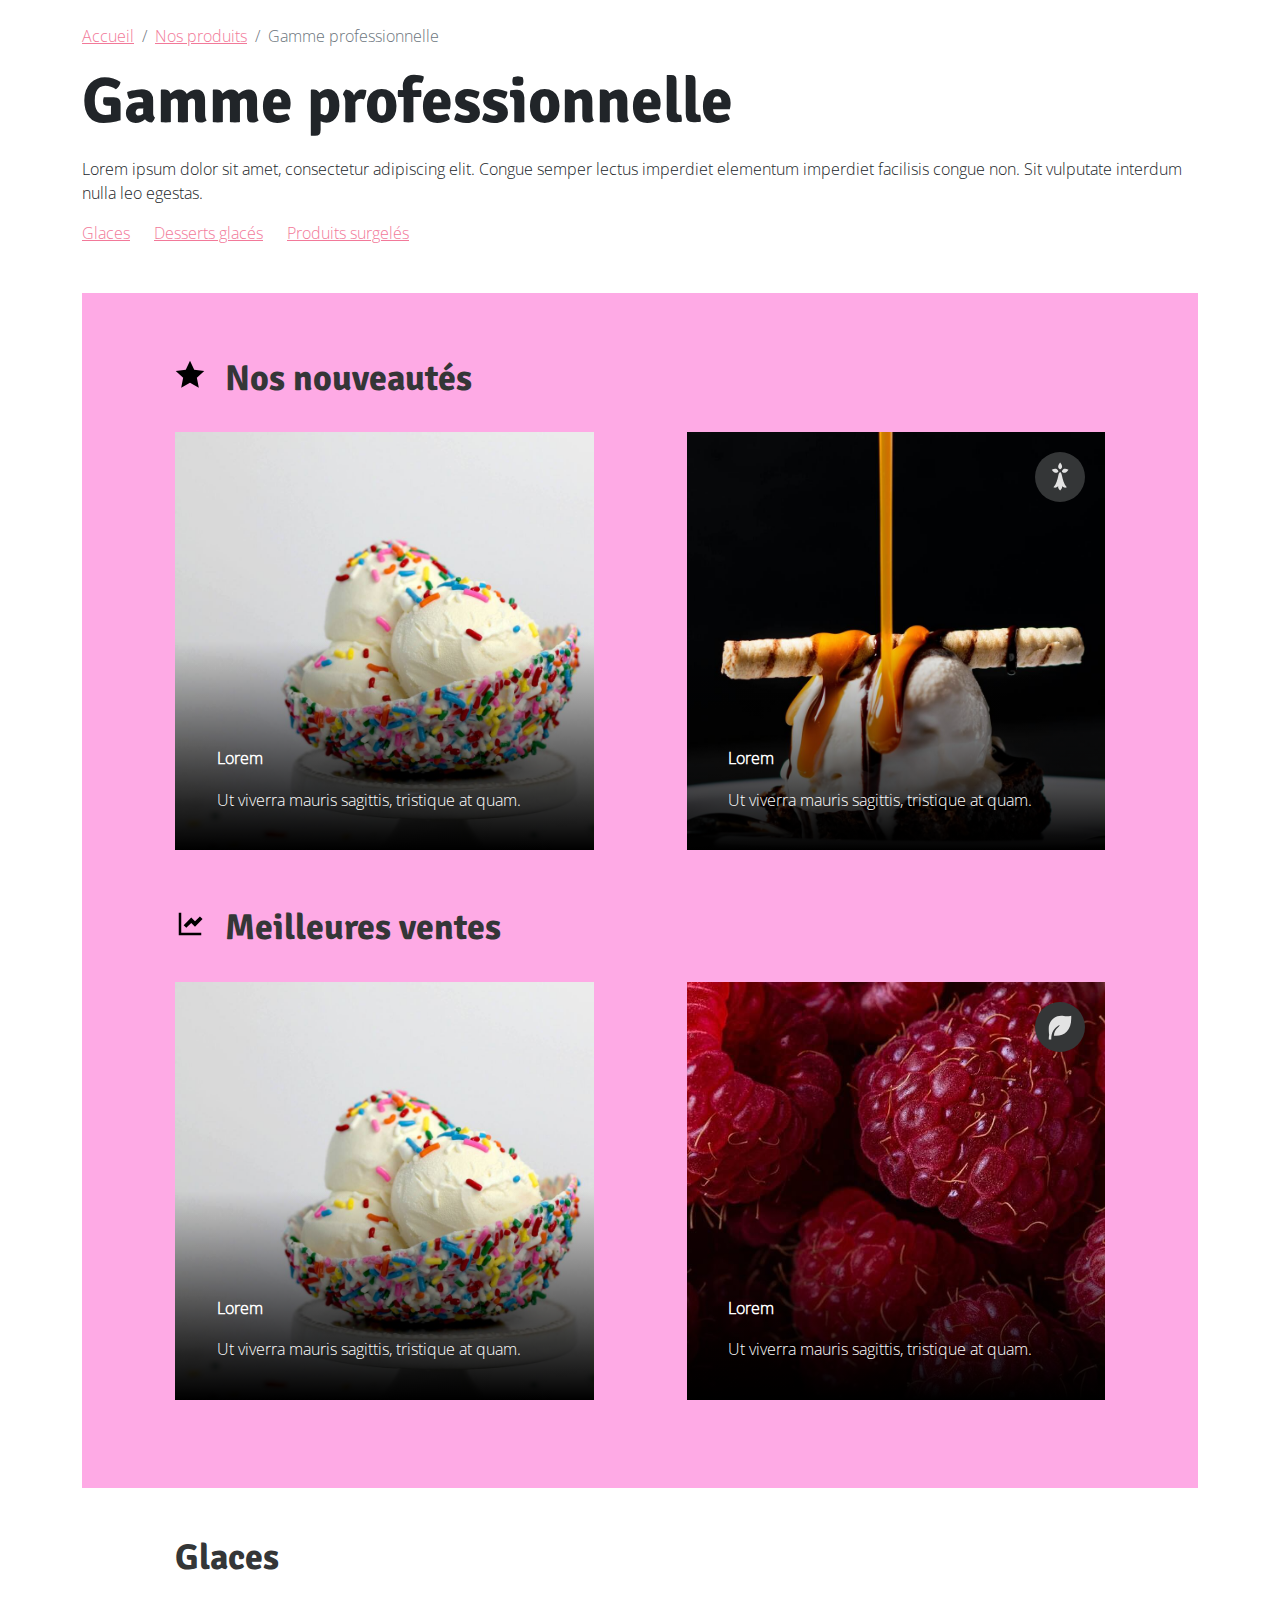
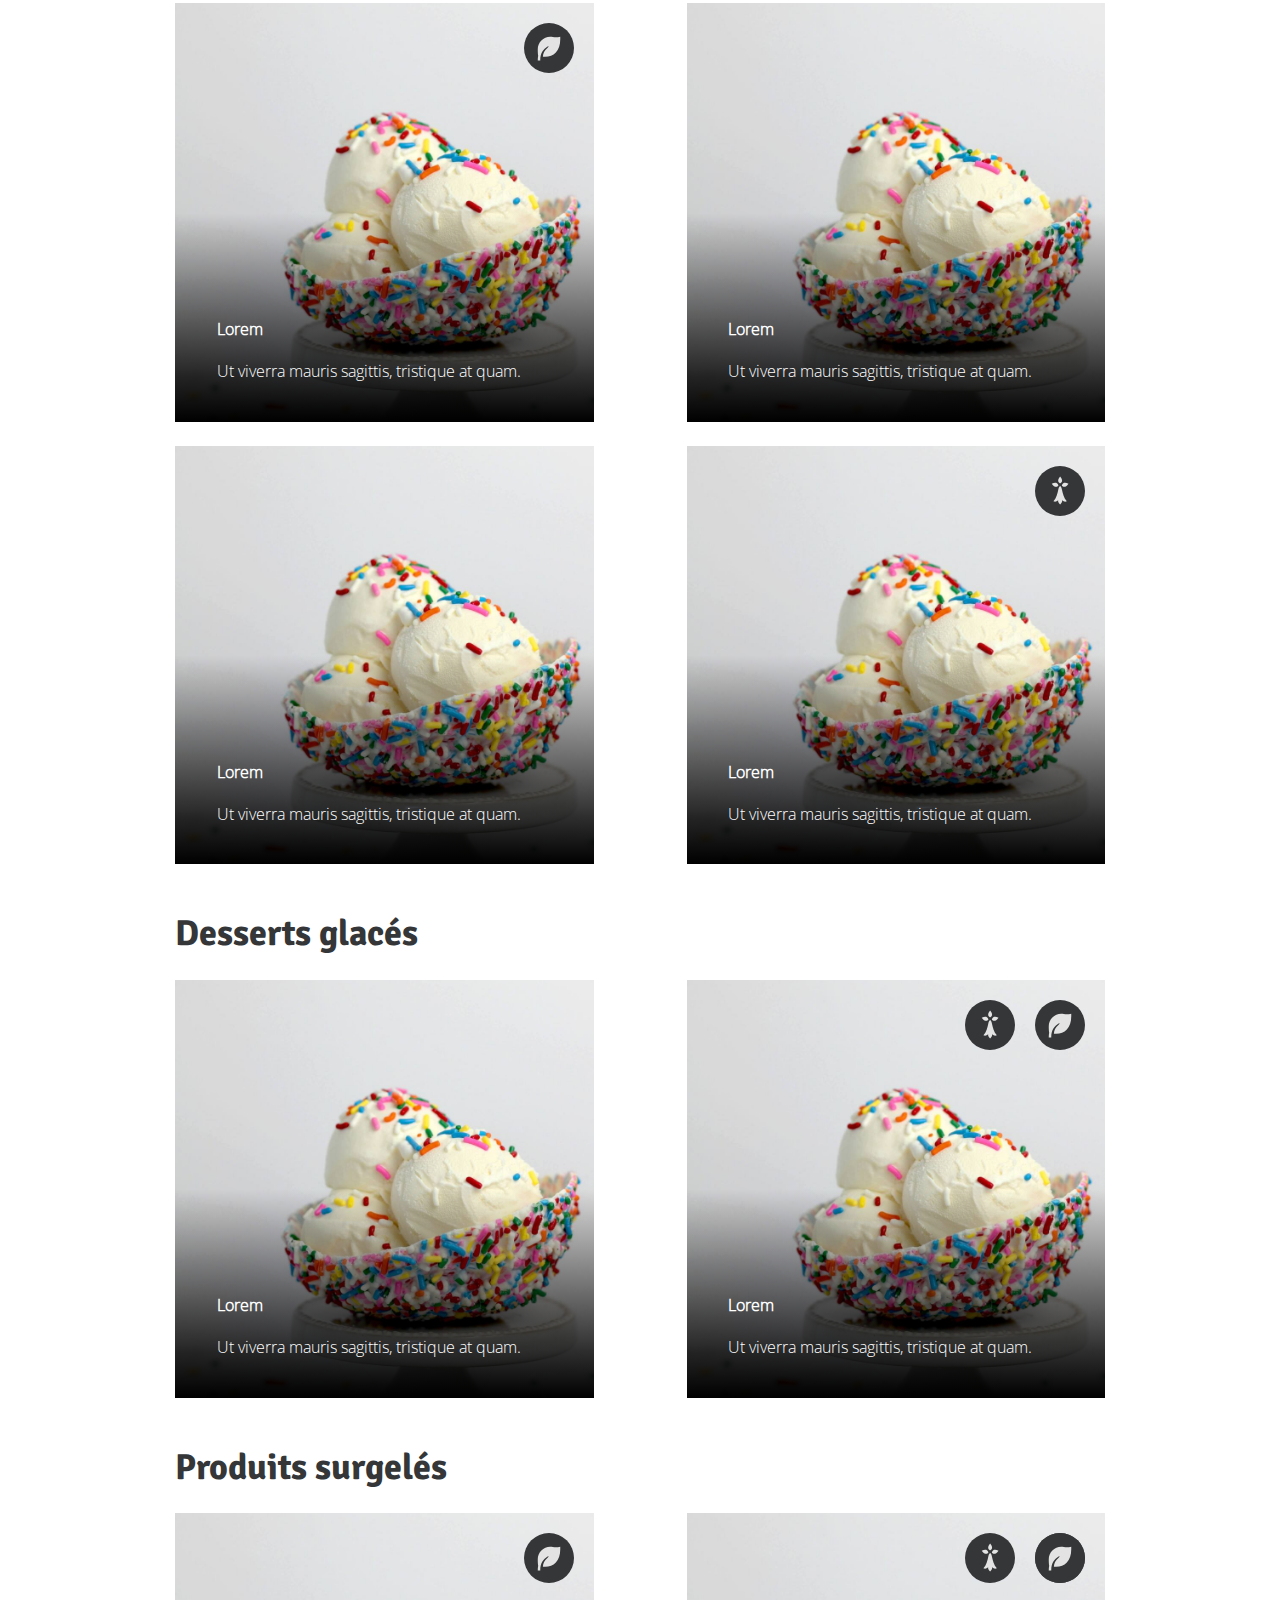
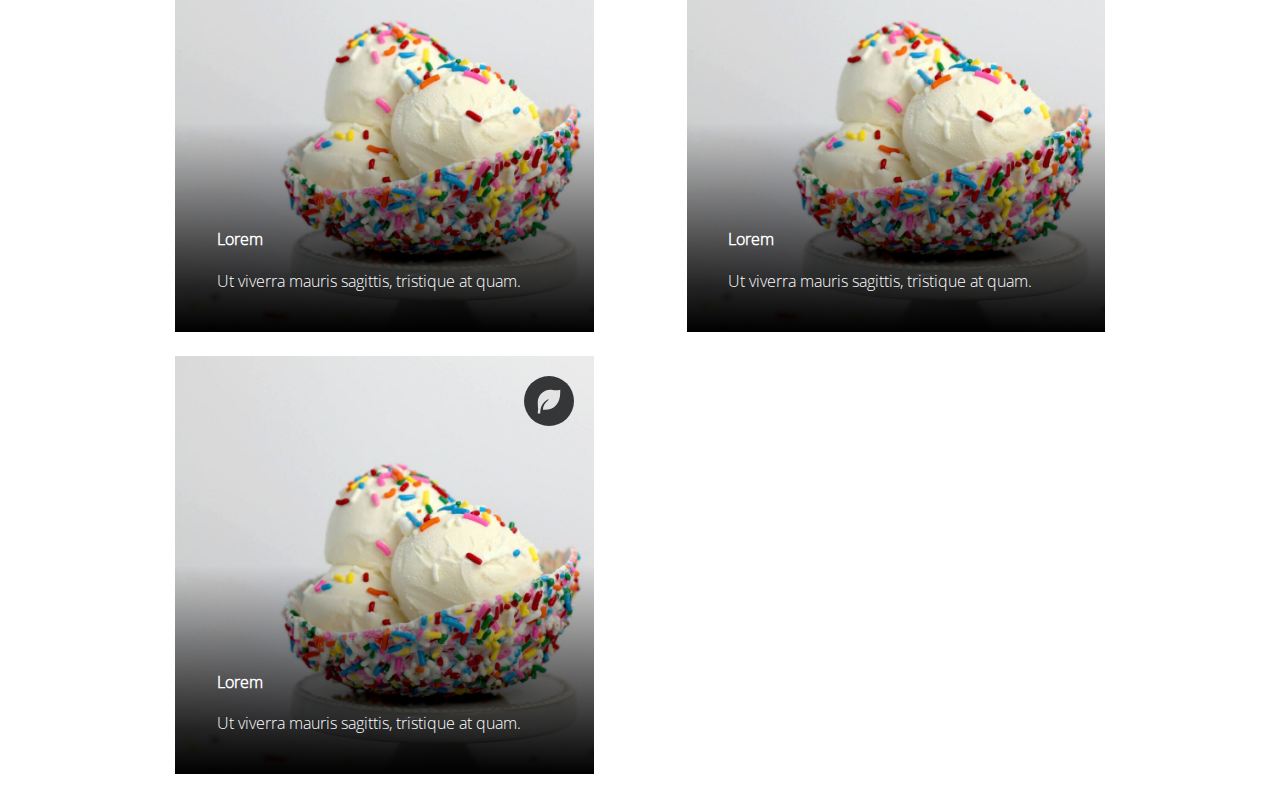
==== commit 7eb41f4c: "Adaptation du CSS" ====
--- a/gamme_pro.html
+++ b/gamme_pro.html
@@ -34,7 +34,7 @@
             <li><a href="#section_produits_surgeles">Produits surgelés</a></li>
         </ul>
         <!-- Section nouveautés et meilleures ventes-->
-        <section class="py-5 my-5">
+        <section class="py-5 my-5 section_rose">
             <div class="titre-icon col-10 offset-1">
                 <img src="assets/icones/etoile.svg" alt="étoile" class="icon">
                 <h2 class="my-3">Nos nouveautés</h2>
--- a/style/style.css
+++ b/style/style.css
@@ -24,7 +24,6 @@
 
 body {
     font-family: "Open Sans Light", sans-serif;
-    font-size: 1.5rem;
 }
 
 strong, em {
@@ -44,264 +43,102 @@
     color: #343637;
 }
 
-/* slider */
-#carousel_accueil, #carousel_accueil > div > div {
-    height: 70vh;
-    min-height: 500px;
+figure a img{
+    width: 100%;
+    height: 100%;
+    object-fit: cover;
+}
+.icon{
+    width: 30px;
+    height: 30px;
+    object-fit: contain;
+}
+.titre-icon{
+    display: flex;
+    align-items:baseline;
+    justify-content: flex-start;
+}
+.titre-icon h2{
+    margin-left: 20px;
 }
 
-#carousel_accueil #slide1 {
-    position: relative;
-    color: white;
-    overflow: hidden;
+.liens_internes {
+    padding: 0;
 }
 
-#carousel_accueil #slide1 p {
-    font-family: "Open Sans SemiBold", sans-serif;
-    font-size: 1.8rem;
+.liens_internes li {
+    list-style-type: none;
+    display: inline;
+    margin-right: 20px;
+}
+.liens_internes a{
+    color: #f27999;
+}
+.liens_internes a:hover{
+    color: #f27999;
 }
 
-#carousel_accueil #slide1 > div:first-child {
-    /* Fond de la slide */
+/*CARTES*/
+.justify-content-between figure {
+    position: relative;
+    width: 45%;
+    aspect-ratio: 1/1;
+}
+.overlay{ 
+    background-image: linear-gradient(to bottom, transparent, black);
     position: absolute;
-    z-index: -1;
-    background-image: url("../image/bac_glace.jpg");
-    background-size: cover;
-    background-position: center;
-    filter: blur(4px);
-
-    /* Enlever les bords blancs dus au flou */
-    height: calc(100% + 8px);
-    width: calc(100% + 8px);
-    left: -4px;
-    top: -4px;
+    top: 50%;
+    left: 0;
+    width: 100%;
+    height: 50%;
+    color: #fff;
+}
+.overlay p{
+    margin-left: 10%;
+}
+.overlay p:first-child{
+    position: absolute;
+    top: 50%;
+    left: 0px;
+    font-weight: bold;
+}
+.overlay p:last-child{
+    position: absolute;
+    top: 70%;
+}
+.absolute{
+    position: absolute;
+    top: 20px;
+    right: 20px;
+    display: flex;
 }
 
-#carousel_accueil #slide1 > div:last-child {
-    background-color: #00000020;
+.absolute .circle:last-child{
+    margin-left:20px;
 }
 
-#carousel_accueil #slide2 > div > div:first-child {
-    background-image: url("../image/coupe_individuelle.jpg");
-    background-size: cover;
-    background-position: center;
+.circle{
+    width: 50px;
+    height: 50px;
+    background-color: #343637;
+    display: flex;
+    justify-content: center;
+    align-items: center;
 }
 
-#carousel_accueil #slide3 > div > div:last-child {
-    background-image: url("../image/personne_farine.jpeg");
-    background-size: cover;
-    background-position: center;
+.section_rose{
+    background: #feaae5;
 }
 
-/* Indicateurs du sliders */
-
-#carousel_accueil .carousel-indicators * {
-    opacity: 0.9 !important;
+/*FILE DARIANE*/
+.breadcrumb-item a{
+    color:#f27999;
 }
 
-#carousel_accueil .carousel-indicators :not(.active) {
-    background-color: #DDDDDD;
-}
-#carousel_accueil .carousel-indicators .active {
-    background-color: #808080;
-}
-
-#carousel_accueil .carousel-control-next-icon {
-    background-image: url("../assets/icones/slider-suivant.svg") !important;
-}
-
-#carousel_accueil .carousel-control-prev-icon {
-    background-image: url("../assets/icones/slider-precedent.svg") !important;
-}
-
-#carousel_accueil .carousel-control-next-icon, #carousel_accueil .carousel-control-prev-icon {
-    height: 75px;
-    width: 75px;
-}
-
-/* Zone de mide en avant */
-
-#carousel_accueil + article img {
-    height: 120px;
-    width: 120px;
-}
-
-/* Zone des gammes */
-#gammes {
-    background-color: #FFE6D5;
-}
-
-#gammes > div:first-child > div:first-child {
-    background-image: url("../image/chef_cuisine.jpeg");
-    background-size: cover;
-    background-position: center;
-}
-
-#gammes > div > div {
-    width: 50%;
-}
-
-#gammes > div:last-child > div:last-child {
-    background-image: url("../image/glace_plage.jpeg");
-    background-size: cover;
-    background-position: center;
-}
-
-/* Boutons à flèches */
-
-.btn-lg {
-    display: inline-block;
-    background-color: #F27999;
-    text-decoration: none;
-    color: black;
-    font-family: "Open Sans SemiBold";
-    width: 250px;
-    height: 50px;
-    position: relative;
-}
-
-.btn-lg::after {
-    content: url("../assets/icones/fleche-droite.svg");
-    display: inline;
-    position: absolute;
-    right: 20px;
-    transition: right 200ms, left 200ms;
-}
-
-.btn-lg:hover {
-    color: black;
-}
-
-.btn-left::after {
-    /* Version flèche à gauche */
-    content: url("../assets/icones/fleche-gauche.svg") !important;
-    right: unset;
-    left: 20px;
-}
-
-.btn-lg:hover::after {
-    right: 10px;
-}
-
-.btn-left:hover::after {
-    /* Version flèche à gauche */
-    right: unset;
-    left: 10px;
-}
-
-/* Zone nous trouver */
-#gammes + article img {
-    background-color: #FFE6D5;
-    border-radius: 25px;
-    object-fit: contain;
-    object-position: center;
-    height: 400px;
-    width: 400px;
-}
-
-#gammes + article img + a {
-    position: relative;
-    top: -25px;
-}
-
-/* Point de rupture bootstrap md */
 @media screen and (max-width: 991px) {
-    header + article img {
-        height: 90px;
-        width: 90px;
+    .justify-content-between figure {
+        aspect-ratio: unset;
+        width: 100%;
+        height: 350px;
     }
-
-    #gammes > div > div {
-        width: 100%;
-    }
-
-    #gammes {
-        height: auto;
-    }
-    #gammes + article img {
-        height: unset;
-        width: 75%;
-    }
-}
-
-@media screen and (max-width: 767px) {
-    .btn-lg::after, .btn-left::after {
-        /* Suppresion de la flèche dans les petits formats */
-        content: none !important;
-    }
-}
-caption {
-    color: black;
-}
-
-.accordion-button span {
-    position: relative;
-    width: 40px;
-    height: 40px;
-}
-
-.accordion-button span img {
-    position: absolute;
-    top: 0;
-    left: 0;
-}
-
-.accordion-button.collapsed span img:first-child {
-    display: none;
-}
-
-.accordion-button:not(.collapsed) span img:last-child {
-    display: none;
-}
-
-.btn-success {
-    background-color: #F27999;
-    border-color: #F27999;
-}
-@media screen and (max-width: 991px) {
-    table.w-75 {
-        width: 100%!important;
-    }
-    main h1 {
-        text-align: center;
-        font-size: 3rem;
-    }
-}
-
-
-/* FOOTER*/
-body > footer > div:first-child {
-    background-color: #F27999;
-}
-
-body > footer > div:last-child {
-    background-color: #FEAAE5;
-}
-
-body > footer .nav-item {
-    padding-left: 4px;
-    padding-right: 4px;
-}
-
-body > footer form{
-    display: flex;
-    align-items: center;
-    justify-content: center;
-    margin-left: 40px;
-}
-
-body > footer input {
-    background-color: #f4f2f2;
-    border: none;
-    padding: .7rem 2rem;
-    border-radius: 100px;
-    margin-right: -3.25rem;
-    width: 300px;
-    margin-bottom: 20px;
-}
-
-body > footer button {
-    border: none;
-    background-color: #f4f2f2;
-    margin-bottom: 20px;
-}
+}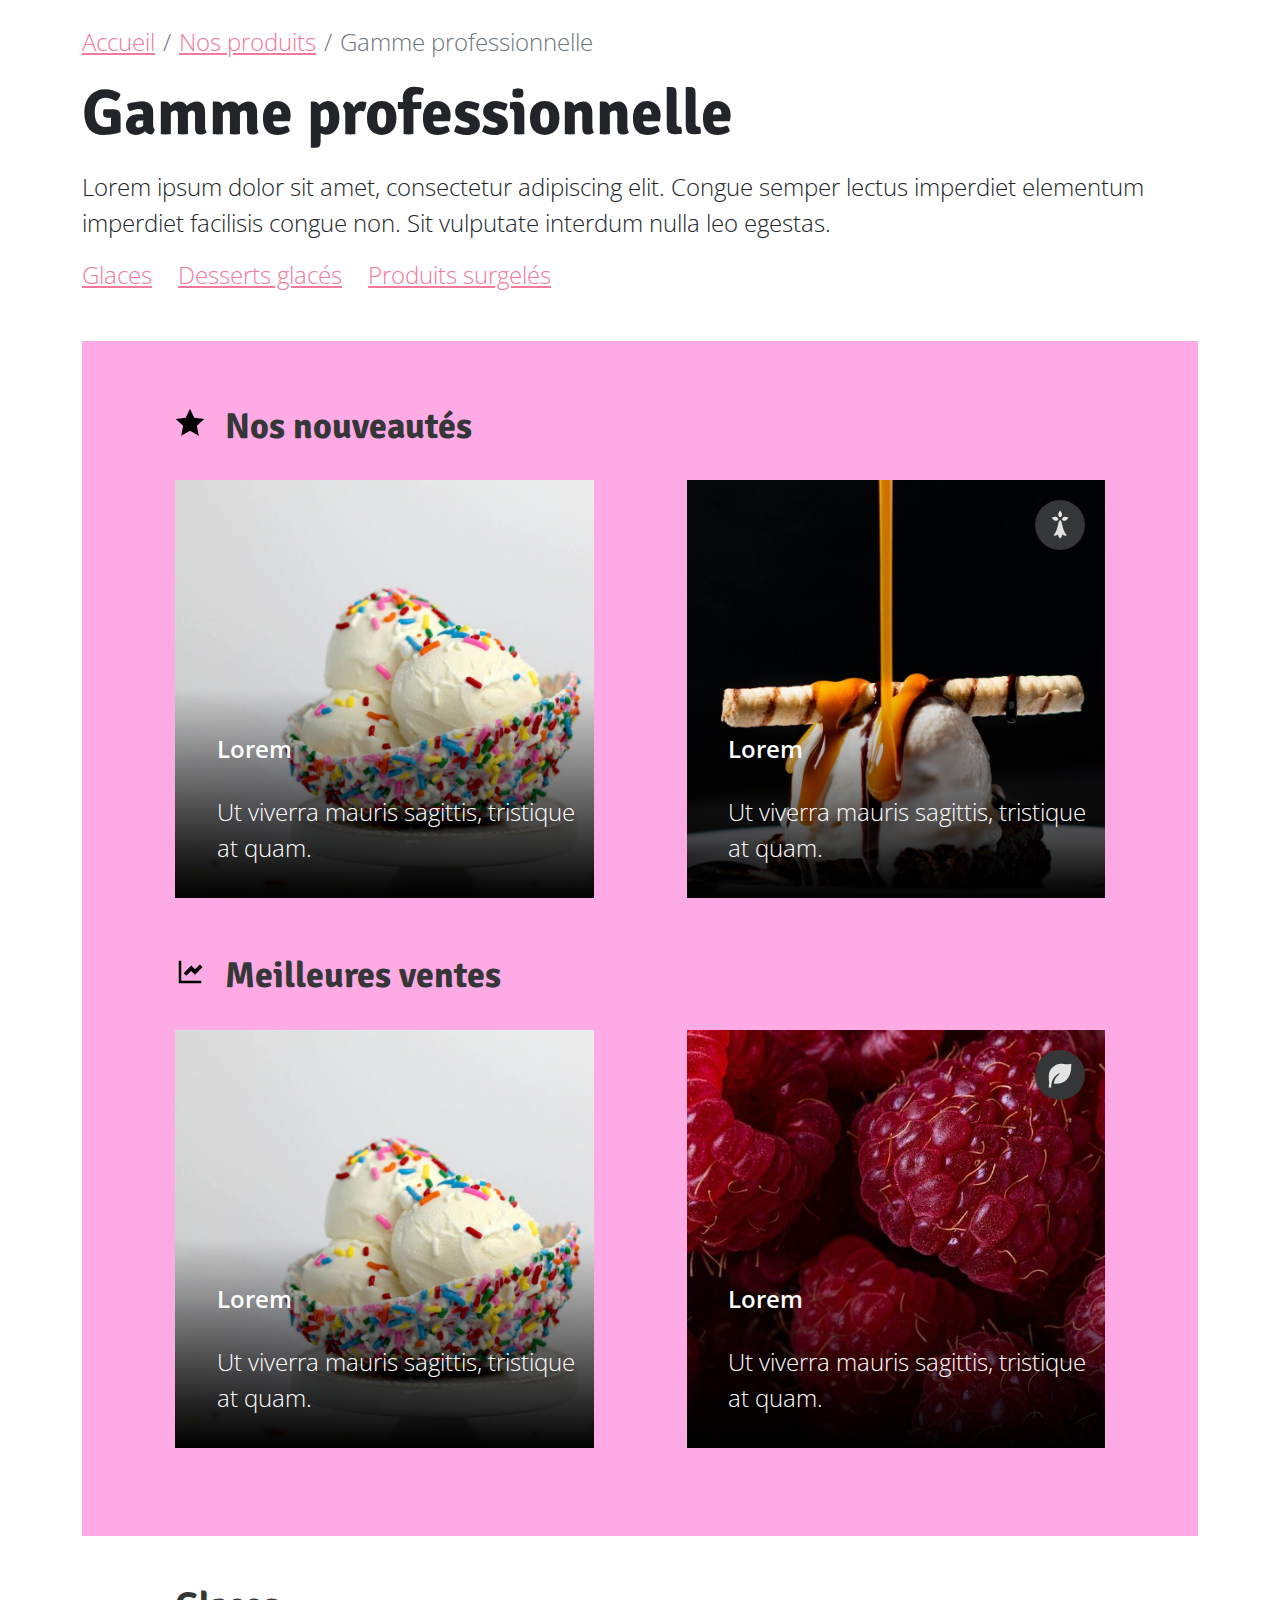
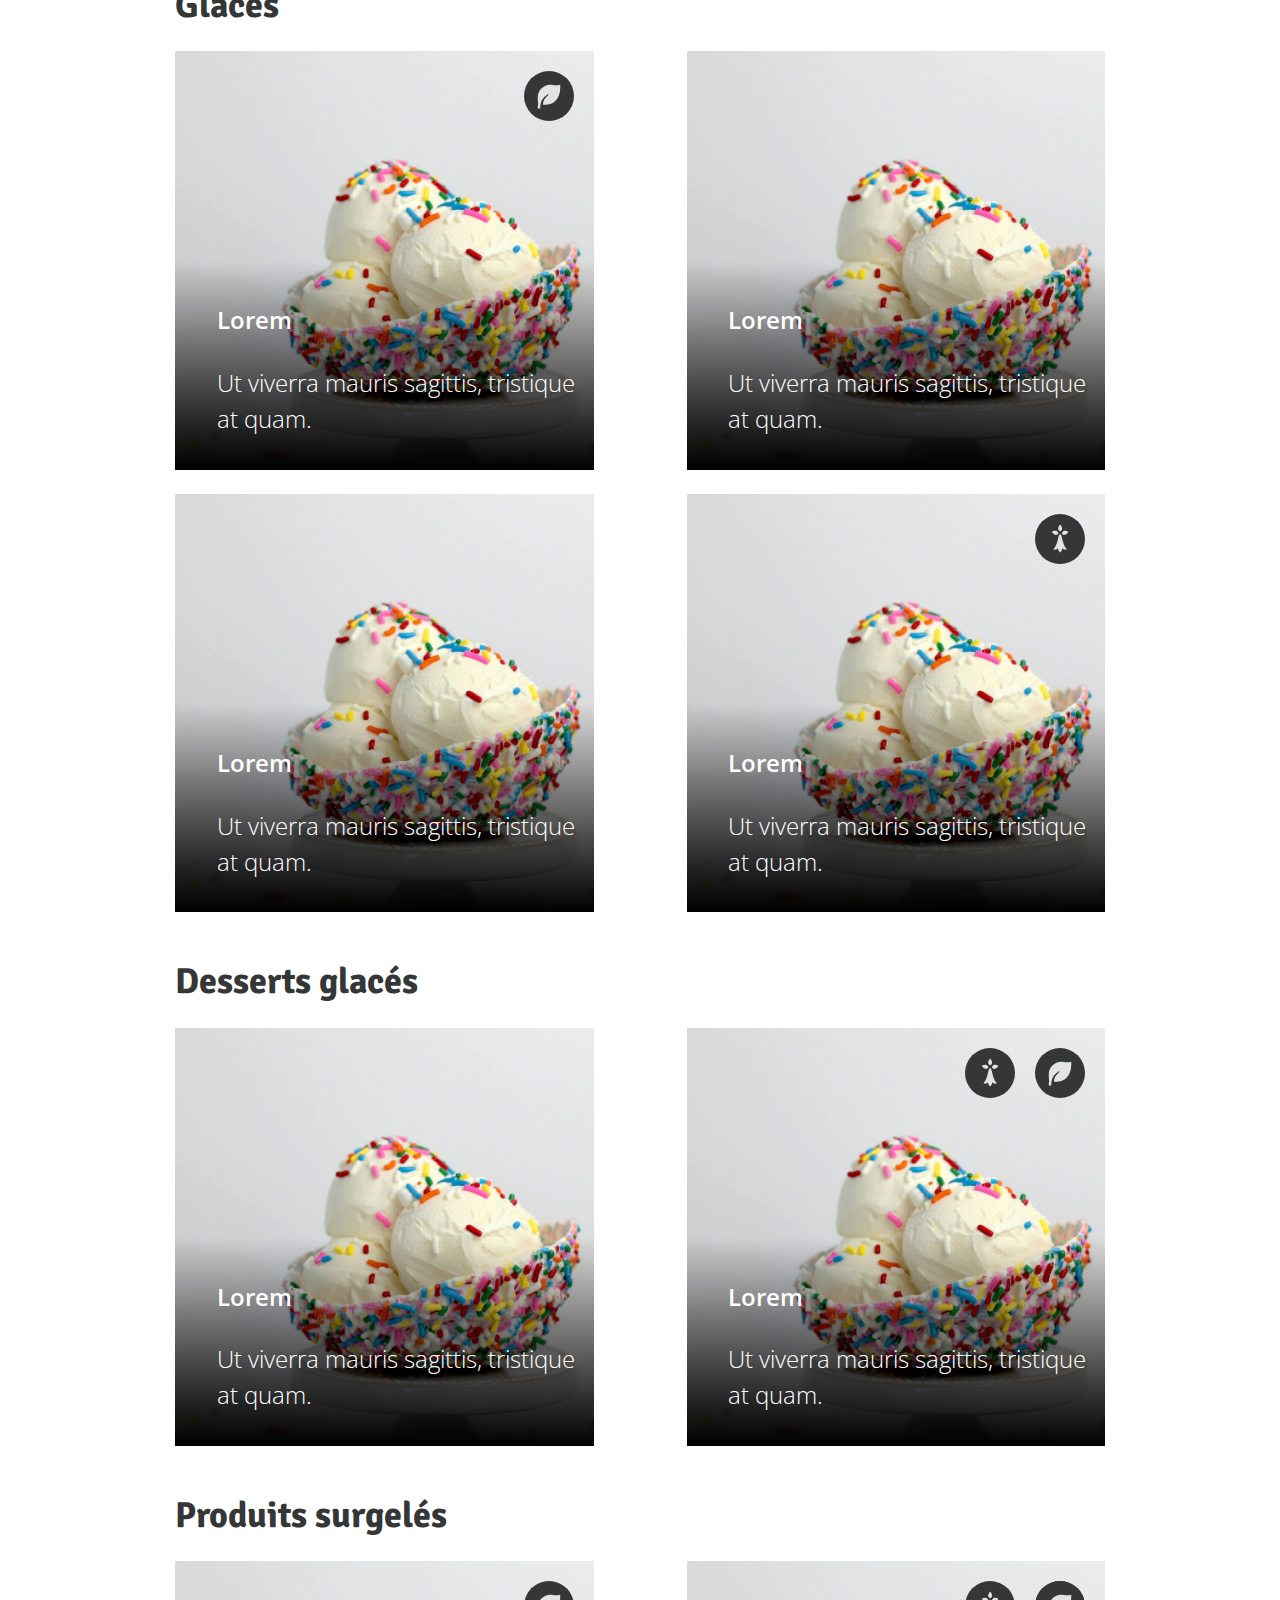
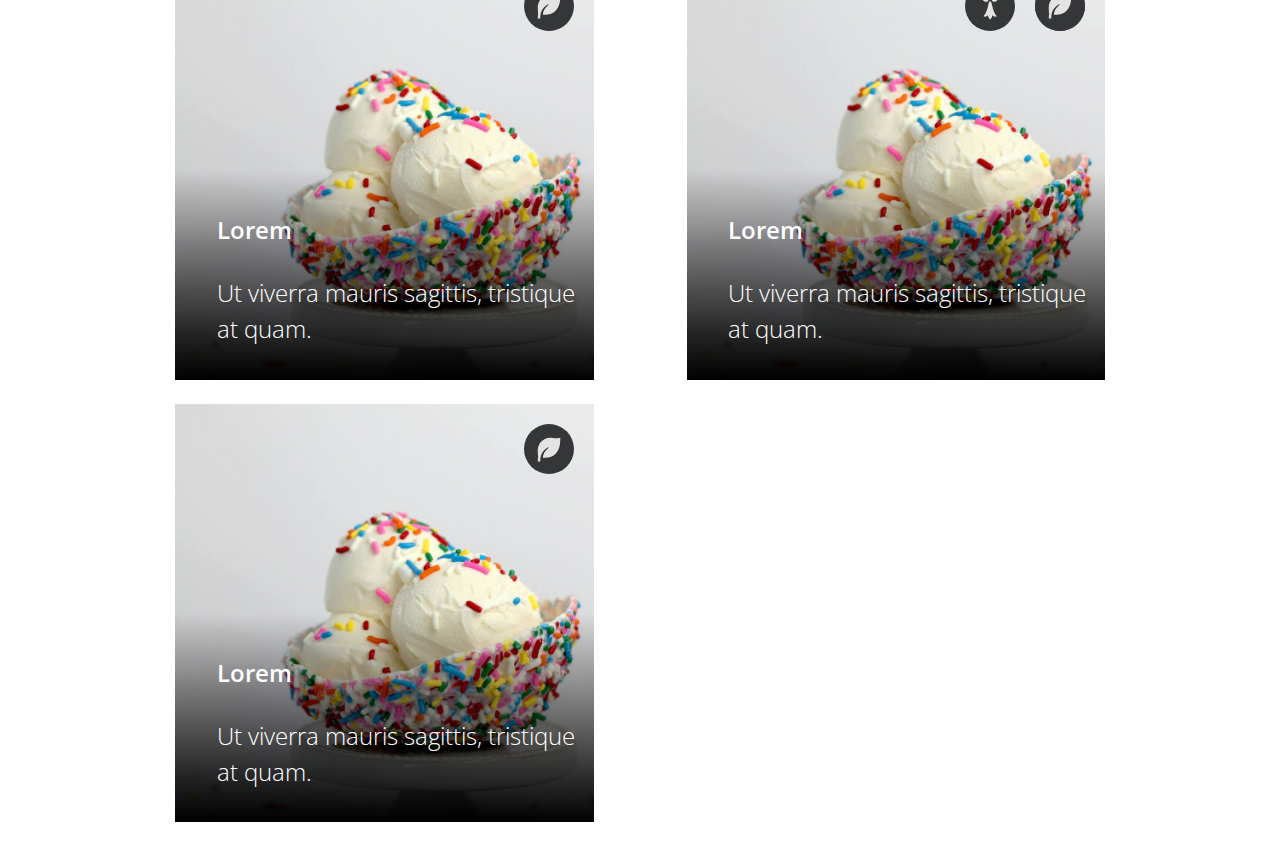
==== commit d4bdb45e: "Gestion du conflit des icones" ====
--- a/gamme_pro.html
+++ b/gamme_pro.html
@@ -54,7 +54,7 @@
                     <a href="produit.html">
                         <div class="absolute">
                             <div class="rounded-circle circle">
-                                <img src="assets/icones/ermine.svg" alt="Logo produit breton" class="icon"
+                                <img src="assets/icones/ermine_blanche.svg" alt="Logo produit breton" class="icon"
                                     title="Le produit breton">
                             </div>
                         </div>
@@ -84,7 +84,7 @@
                     <a href="produit.html">
                         <div class="absolute">
                             <div class="rounded-circle circle">
-                                <img src="assets/icones/feuille.svg" alt="Logo produit biologique" class="icon"
+                                <img src="assets/icones/feuille_blanche.svg" alt="Logo produit biologique" class="icon"
                                     title="Logo produit biologique">
                             </div>
                         </div>
@@ -106,7 +106,7 @@
                         <img src="image/coupe_individuelle.jpg" alt="Coupe de glaces">
                         <div class="absolute">
                             <div class="rounded-circle circle">
-                                <img src="assets/icones/feuille.svg" alt="Logo produit feuille" class="icon"
+                                <img src="assets/icones/feuille_blanche.svg" alt="Logo produit feuille" class="icon"
                                     title="Logo produit feuille">
                             </div>
                         </div>
@@ -138,7 +138,7 @@
                     <a href="produit.html">
                         <div class="absolute">
                             <div class="rounded-circle circle">
-                                <img src="assets/icones/ermine.svg" alt="Logo produit breton" class="icon"
+                                <img src="assets/icones/ermine_blanche.svg" alt="Logo produit breton" class="icon"
                                     title="Logo produit breton">
                             </div>
                         </div>
@@ -170,11 +170,11 @@
                         <div class="absolute">
 
                             <div class="rounded-circle circle">
-                                <img src="assets/icones/ermine.svg" alt="Logo produit breton" class="icon"
-                                    title="Logo produit breton">
-                            </div>
-                            <div class="rounded-circle circle">
-                                <img src="assets/icones/feuille.svg" alt="Logo produit biologique" class="icon"
+                                <img src="assets/icones/ermine_blanche.svg" alt="Logo produit breton" class="icon"
+                                    title="Logo produit breton">
+                            </div>
+                            <div class="rounded-circle circle">
+                                <img src="assets/icones/feuille_blanche.svg" alt="Logo produit biologique" class="icon"
                                     title="Logo produit biologique">
                             </div>
                         </div>
@@ -195,47 +195,47 @@
                         <img src="image/coupe_individuelle.jpg" alt="Coupe de glaces">
                         <div class="absolute">
                             <div class="rounded-circle circle">
-                                <img src="assets/icones/feuille.svg" alt="Logo produit biologique" class="icon"
-                                    title="Logo produit biologique">
-                            </div>
-                        </div>
-                        <div class="overlay">
-                            <p>Lorem</p>
-                            <p>Ut viverra mauris sagittis, tristique at quam.</p>
-                        </div>
-                    </a>
-                </figure>
-                <figure class="mb-4">
-                    <a href="produit.html">
-                        <img src="image/coupe_individuelle.jpg" alt="Coupe de glaces">
-                        <div class="absolute">
-                            <div class="rounded-circle circle">
-                                <img src="assets/icones/ermine.svg" alt="Logo produit breton" class="icon"
-                                    title="Logo produit breton">
-                            </div>
-                            <div class="rounded-circle circle">
-                                <img src="assets/icones/ermine.svg" alt="Logo produit breton" class="icon"
-                                    title="Logo produit breton">
-                            </div>
-                        </div>
-                        <div class="absolute">
-                            <div class="rounded-circle circle">
-                                <img src="assets/icones/feuille.svg" alt="Logo produit biologique" class="icon"
-                                    title="Logo produit biologique">
-                            </div>
-                        </div>
-                        <div class="overlay">
-                            <p>Lorem</p>
-                            <p>Ut viverra mauris sagittis, tristique at quam.</p>
-                        </div>
-                    </a>
-                </figure>
-                <figure class="mb-4">
-                    <a href="produit.html">
-                        <img src="image/coupe_individuelle.jpg" alt="Coupe de glaces">
-                        <div class="absolute">
-                            <div class="rounded-circle circle">
-                                <img src="assets/icones/feuille.svg" alt="Logo produit biologique" class="icon"
+                                <img src="assets/icones/feuille_blanche.svg" alt="Logo produit biologique" class="icon"
+                                    title="Logo produit biologique">
+                            </div>
+                        </div>
+                        <div class="overlay">
+                            <p>Lorem</p>
+                            <p>Ut viverra mauris sagittis, tristique at quam.</p>
+                        </div>
+                    </a>
+                </figure>
+                <figure class="mb-4">
+                    <a href="produit.html">
+                        <img src="image/coupe_individuelle.jpg" alt="Coupe de glaces">
+                        <div class="absolute">
+                            <div class="rounded-circle circle">
+                                <img src="assets/icones/ermine_blanche.svg" alt="Logo produit breton" class="icon"
+                                    title="Logo produit breton">
+                            </div>
+                            <div class="rounded-circle circle">
+                                <img src="assets/icones/ermine_blanche.svg" alt="Logo produit breton" class="icon"
+                                    title="Logo produit breton">
+                            </div>
+                        </div>
+                        <div class="absolute">
+                            <div class="rounded-circle circle">
+                                <img src="assets/icones/feuille_blanche.svg" alt="Logo produit biologique" class="icon"
+                                    title="Logo produit biologique">
+                            </div>
+                        </div>
+                        <div class="overlay">
+                            <p>Lorem</p>
+                            <p>Ut viverra mauris sagittis, tristique at quam.</p>
+                        </div>
+                    </a>
+                </figure>
+                <figure class="mb-4">
+                    <a href="produit.html">
+                        <img src="image/coupe_individuelle.jpg" alt="Coupe de glaces">
+                        <div class="absolute">
+                            <div class="rounded-circle circle">
+                                <img src="assets/icones/feuille_blanche.svg" alt="Logo produit biologique" class="icon"
                                     title="Logo produit biologique">
                             </div>
                         </div>
--- a/style/style.css
+++ b/style/style.css
@@ -24,6 +24,7 @@
 
 body {
     font-family: "Open Sans Light", sans-serif;
+    font-size: 1.5rem;
 }
 
 strong, em {
@@ -43,6 +44,267 @@
     color: #343637;
 }
 
+/* slider */
+#carousel_accueil, #carousel_accueil > div > div {
+    height: 70vh;
+    min-height: 500px;
+}
+
+#carousel_accueil #slide1 {
+    position: relative;
+    color: white;
+    overflow: hidden;
+}
+
+#carousel_accueil #slide1 p {
+    font-family: "Open Sans SemiBold", sans-serif;
+    font-size: 1.8rem;
+}
+
+#carousel_accueil #slide1 > div:first-child {
+    /* Fond de la slide */
+    position: absolute;
+    z-index: -1;
+    background-image: url("../image/bac_glace.jpg");
+    background-size: cover;
+    background-position: center;
+    filter: blur(4px);
+
+    /* Enlever les bords blancs dus au flou */
+    height: calc(100% + 8px);
+    width: calc(100% + 8px);
+    left: -4px;
+    top: -4px;
+}
+
+#carousel_accueil #slide1 > div:last-child {
+    background-color: #00000020;
+}
+
+#carousel_accueil #slide2 > div > div:first-child {
+    background-image: url("../image/coupe_individuelle.jpg");
+    background-size: cover;
+    background-position: center;
+}
+
+#carousel_accueil #slide3 > div > div:last-child {
+    background-image: url("../image/personne_farine.jpeg");
+    background-size: cover;
+    background-position: center;
+}
+
+/* Indicateurs du sliders */
+
+#carousel_accueil .carousel-indicators * {
+    opacity: 0.9 !important;
+}
+
+#carousel_accueil .carousel-indicators :not(.active) {
+    background-color: #DDDDDD;
+}
+#carousel_accueil .carousel-indicators .active {
+    background-color: #808080;
+}
+
+#carousel_accueil .carousel-control-next-icon {
+    background-image: url("../assets/icones/slider-suivant.svg") !important;
+}
+
+#carousel_accueil .carousel-control-prev-icon {
+    background-image: url("../assets/icones/slider-precedent.svg") !important;
+}
+
+#carousel_accueil .carousel-control-next-icon, #carousel_accueil .carousel-control-prev-icon {
+    height: 75px;
+    width: 75px;
+}
+
+/* Zone de mide en avant */
+
+#carousel_accueil + article img {
+    height: 120px;
+    width: 120px;
+}
+
+/* Zone des gammes */
+#gammes {
+    background-color: #FFE6D5;
+}
+
+#gammes > div:first-child > div:first-child {
+    background-image: url("../image/chef_cuisine.jpeg");
+    background-size: cover;
+    background-position: center;
+}
+
+#gammes > div > div {
+    width: 50%;
+}
+
+#gammes > div:last-child > div:last-child {
+    background-image: url("../image/glace_plage.jpeg");
+    background-size: cover;
+    background-position: center;
+}
+
+/* Boutons à flèches */
+
+.btn-lg {
+    display: inline-block;
+    background-color: #F27999;
+    text-decoration: none;
+    color: black;
+    font-family: "Open Sans SemiBold";
+    width: 250px;
+    height: 50px;
+    position: relative;
+}
+
+.btn-lg::after {
+    content: url("../assets/icones/fleche-droite.svg");
+    display: inline;
+    position: absolute;
+    right: 20px;
+    transition: right 200ms, left 200ms;
+}
+
+.btn-lg:hover {
+    color: black;
+}
+
+.btn-left::after {
+    /* Version flèche à gauche */
+    content: url("../assets/icones/fleche-gauche.svg") !important;
+    right: unset;
+    left: 20px;
+}
+
+.btn-lg:hover::after {
+    right: 10px;
+}
+
+.btn-left:hover::after {
+    /* Version flèche à gauche */
+    right: unset;
+    left: 10px;
+}
+
+/* Zone nous trouver */
+#gammes + article img {
+    background-color: #FFE6D5;
+    border-radius: 25px;
+    object-fit: contain;
+    object-position: center;
+    height: 400px;
+    width: 400px;
+}
+
+#gammes + article img + a {
+    position: relative;
+    top: -25px;
+}
+
+/* Point de rupture bootstrap md */
+@media screen and (max-width: 991px) {
+    header + article img {
+        height: 90px;
+        width: 90px;
+    }
+
+    #gammes > div > div {
+        width: 100%;
+    }
+
+    #gammes {
+        height: auto;
+    }
+    #gammes + article img {
+        height: unset;
+        width: 75%;
+    }
+}
+
+@media screen and (max-width: 767px) {
+    .btn-lg::after, .btn-left::after {
+        /* Suppresion de la flèche dans les petits formats */
+        content: none !important;
+    }
+}
+caption {
+    color: black;
+}
+
+.accordion-button span {
+    position: relative;
+    width: 40px;
+    height: 40px;
+}
+
+.accordion-button span img {
+    position: absolute;
+    top: 0;
+    left: 0;
+}
+
+.accordion-button.collapsed span img:first-child {
+    display: none;
+}
+
+.accordion-button:not(.collapsed) span img:last-child {
+    display: none;
+}
+
+.btn-success {
+    background-color: #F27999;
+    border-color: #F27999;
+}
+@media screen and (max-width: 991px) {
+    table.w-75 {
+        width: 100%!important;
+    }
+    main h1 {
+        text-align: center;
+        font-size: 3rem;
+    }
+}
+
+
+/* FOOTER*/
+body > footer > div:first-child {
+    background-color: #F27999;
+}
+
+body > footer > div:last-child {
+    background-color: #FEAAE5;
+}
+
+body > footer .nav-item {
+    padding-left: 4px;
+    padding-right: 4px;
+}
+
+body > footer form{
+    display: flex;
+    align-items: center;
+    justify-content: center;
+    margin-left: 40px;
+}
+
+body > footer input {
+    background-color: #f4f2f2;
+    border: none;
+    padding: .7rem 2rem;
+    border-radius: 100px;
+    margin-right: -3.25rem;
+    width: 300px;
+    margin-bottom: 20px;
+}
+
+body > footer button {
+    border: none;
+    background-color: #f4f2f2;
+    margin-bottom: 20px;
+}
 figure a img{
     width: 100%;
     height: 100%;
@@ -97,14 +359,15 @@
     margin-left: 10%;
 }
 .overlay p:first-child{
-    position: absolute;
-    top: 50%;
+    font-family: "Open Sans SemiBold";
+    position: absolute;
+    top: 20%;
     left: 0px;
     font-weight: bold;
 }
 .overlay p:last-child{
     position: absolute;
-    top: 70%;
+    top: 50%;
 }
 .absolute{
     position: absolute;
@@ -141,4 +404,4 @@
         width: 100%;
         height: 350px;
     }
-}+}
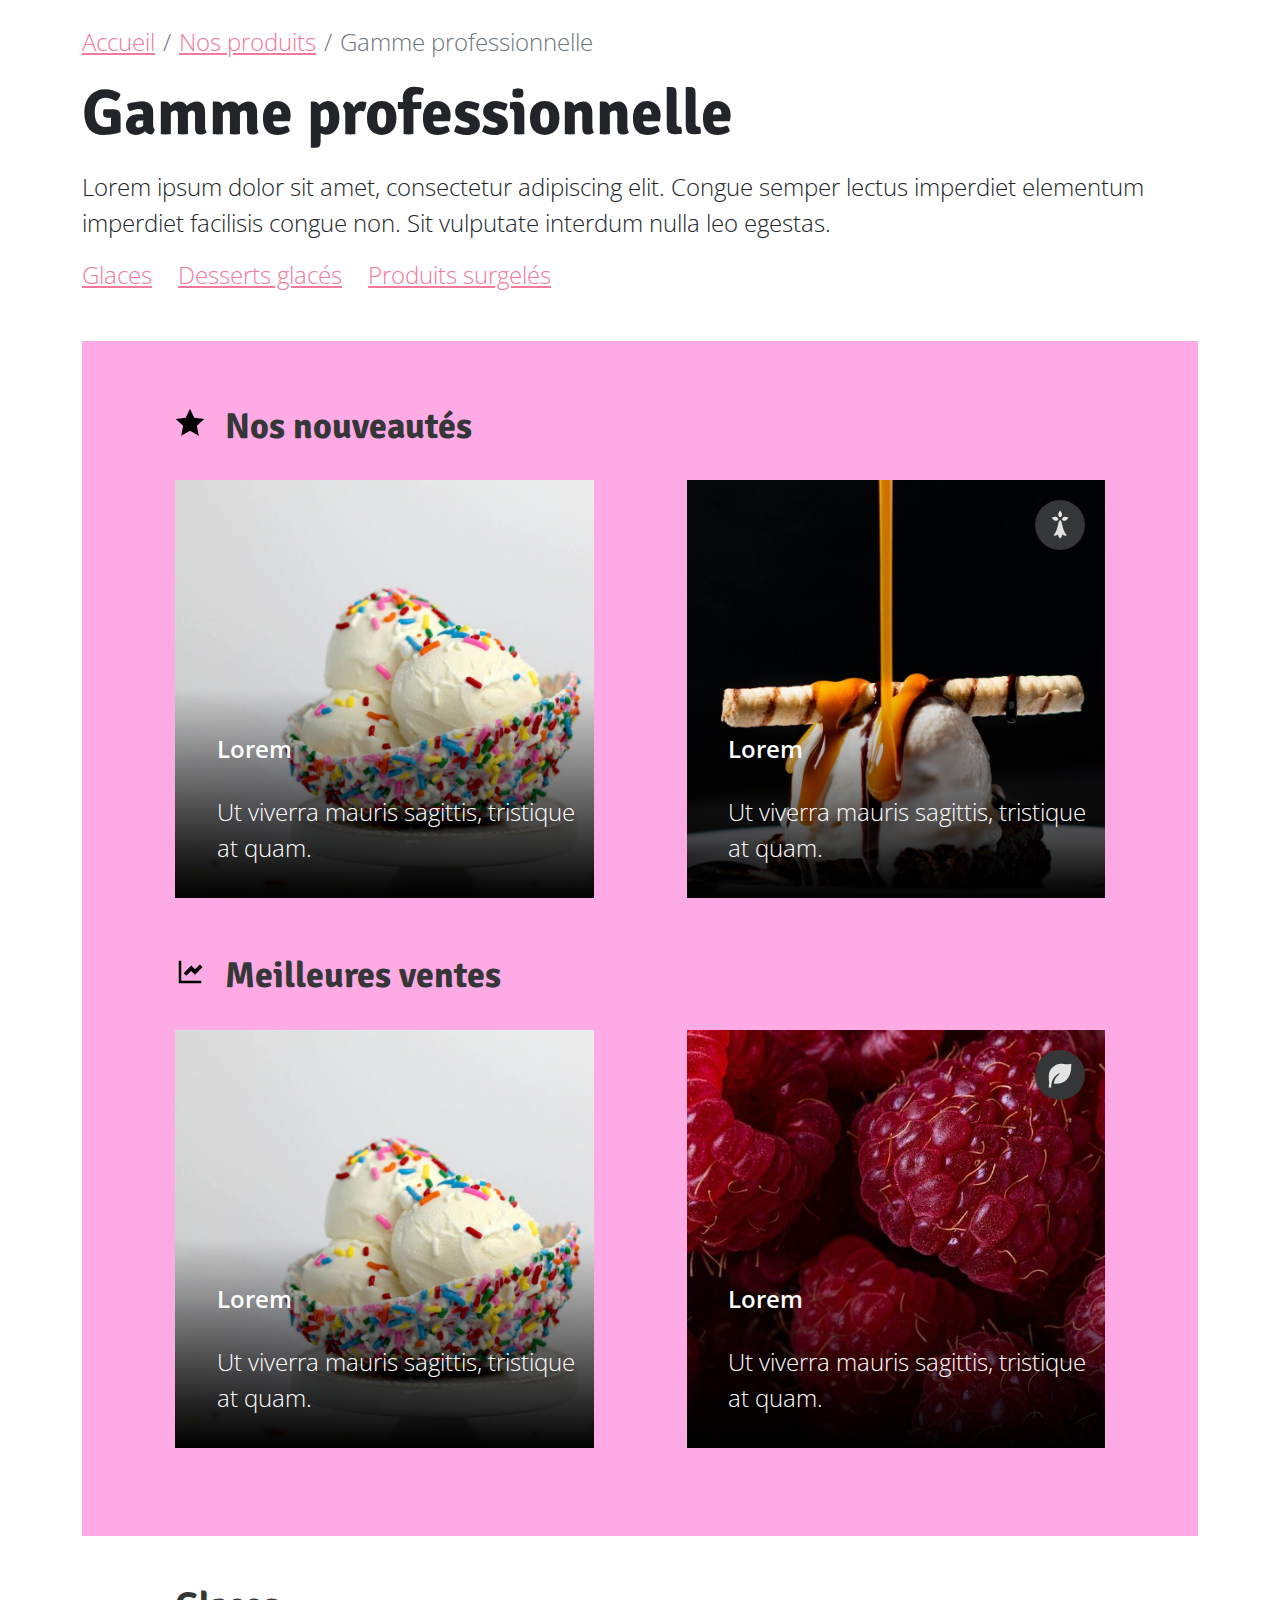
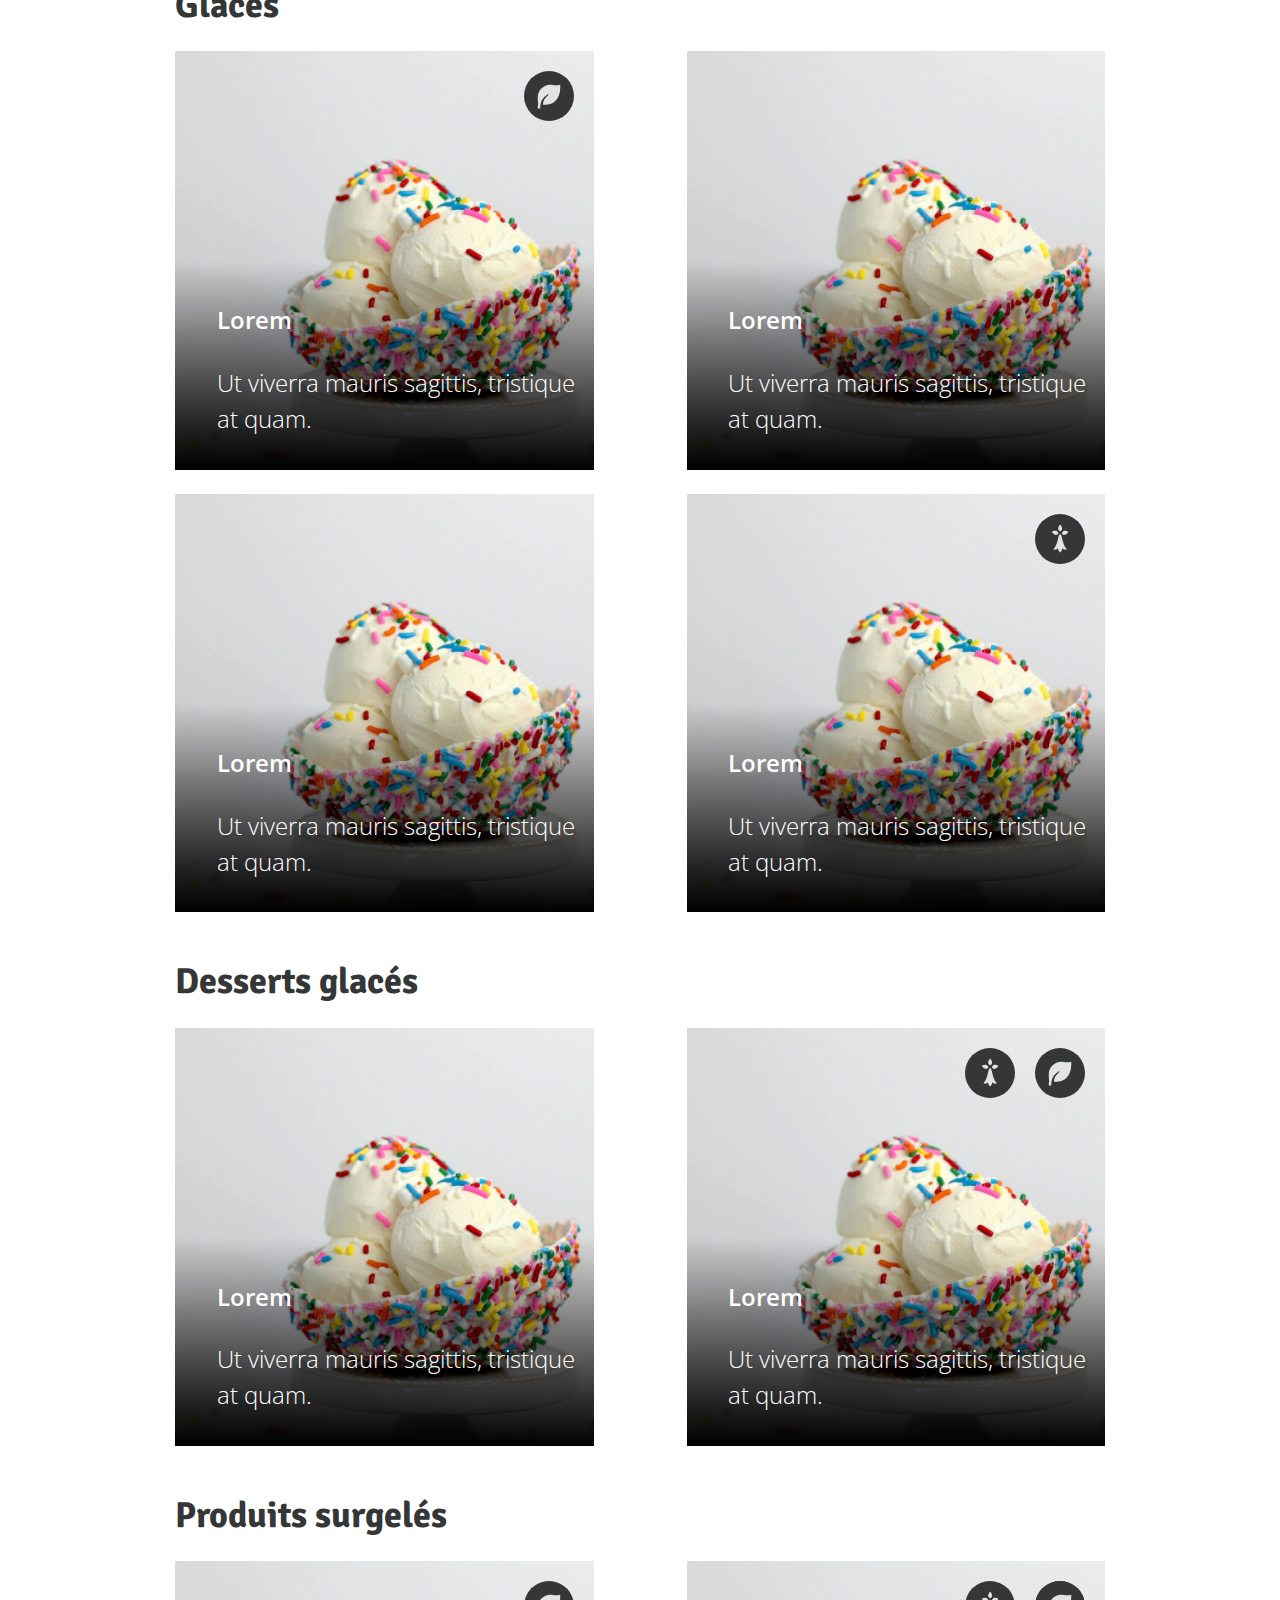
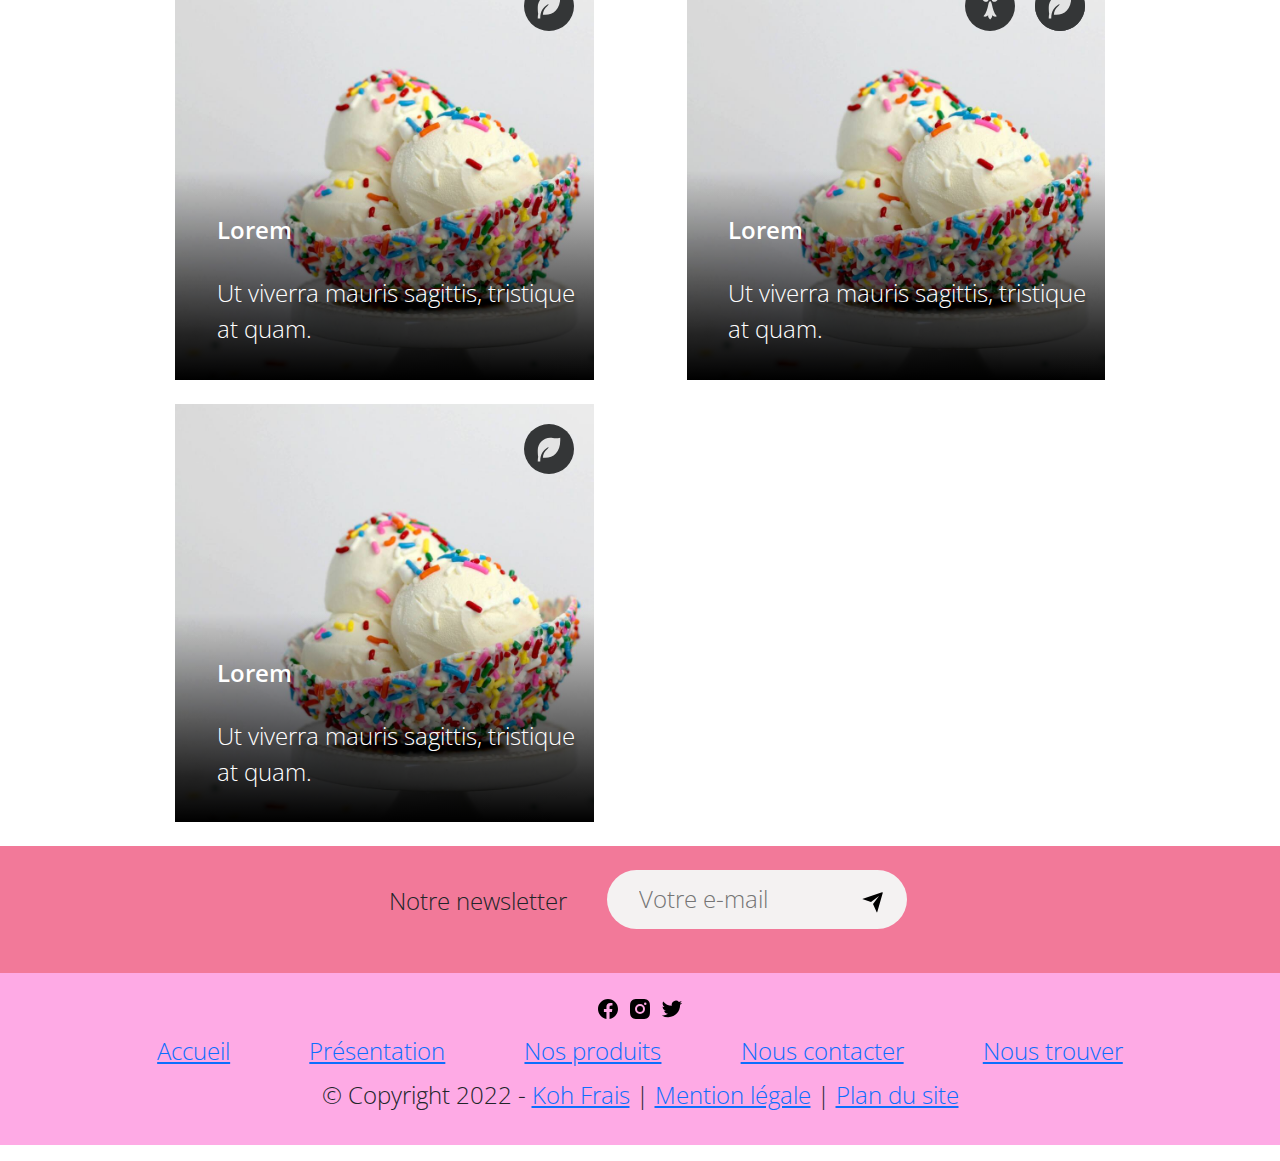
==== commit eed77ca7: "Ajout du footer à la page de gamme" ====
--- a/gamme_pro.html
+++ b/gamme_pro.html
@@ -249,7 +249,39 @@
         </section>
     </div>
     <footer>
-        <!-- Mettre le footer -->
+        <div class="py-4">
+            <div class="text-center container d-flex justify-content-center align-items-center">
+               <p>Notre newsletter</p>
+               <form action="#">
+                  <input type="text" placeholder="Votre e-mail">
+                  <button>
+                     <img src="assets/icones/envoyer.svg" alt="Logo envoyer">
+                  </button>
+               </form>
+            </div>
+         </div>
+
+
+
+         <div class="py-3 mb-3">
+            <div class="text-center container">
+               <ul class="nav justify-content-center">
+                  <li class="nav-item"><img src="assets/icones/facebook.svg" alt=""></li>
+                  <li class="nav-item"><img src="assets/icones/instagram.svg" alt=""></li>
+                  <li class="nav-item"><img src="assets/icones/twitter.svg" alt=""></li>
+               </ul>
+               <ul class="nav justify-content-evenly my-2">
+                  <li class="nav-item"><a href="index.html">Accueil</a></li>
+                  <li class="nav-item"><a href="#">Présentation</a></li>
+                  <li class="nav-item"><a href="#">Nos produits</a></li>
+                  <li class="nav-item"><a href="#">Nous contacter</a></li>
+                  <li class="nav-item"><a href="nous_trouver.html">Nous trouver</a></li>
+               </ul>
+               <p>© Copyright 2022 - <a href="#">Koh Frais</a> | <a href="#">Mention légale</a> | <a href="#">Plan du
+                  site</a>
+               </p>
+            </div>
+         </div>
     </footer>
 </body>
 
--- a/style/style.css
+++ b/style/style.css
@@ -234,6 +234,10 @@
     color: black;
 }
 
+.accordion-button {
+    font-size: 1.5rem;
+}
+
 .accordion-button span {
     position: relative;
     width: 40px;
@@ -305,6 +309,7 @@
     background-color: #f4f2f2;
     margin-bottom: 20px;
 }
+
 figure a img{
     width: 100%;
     height: 100%;
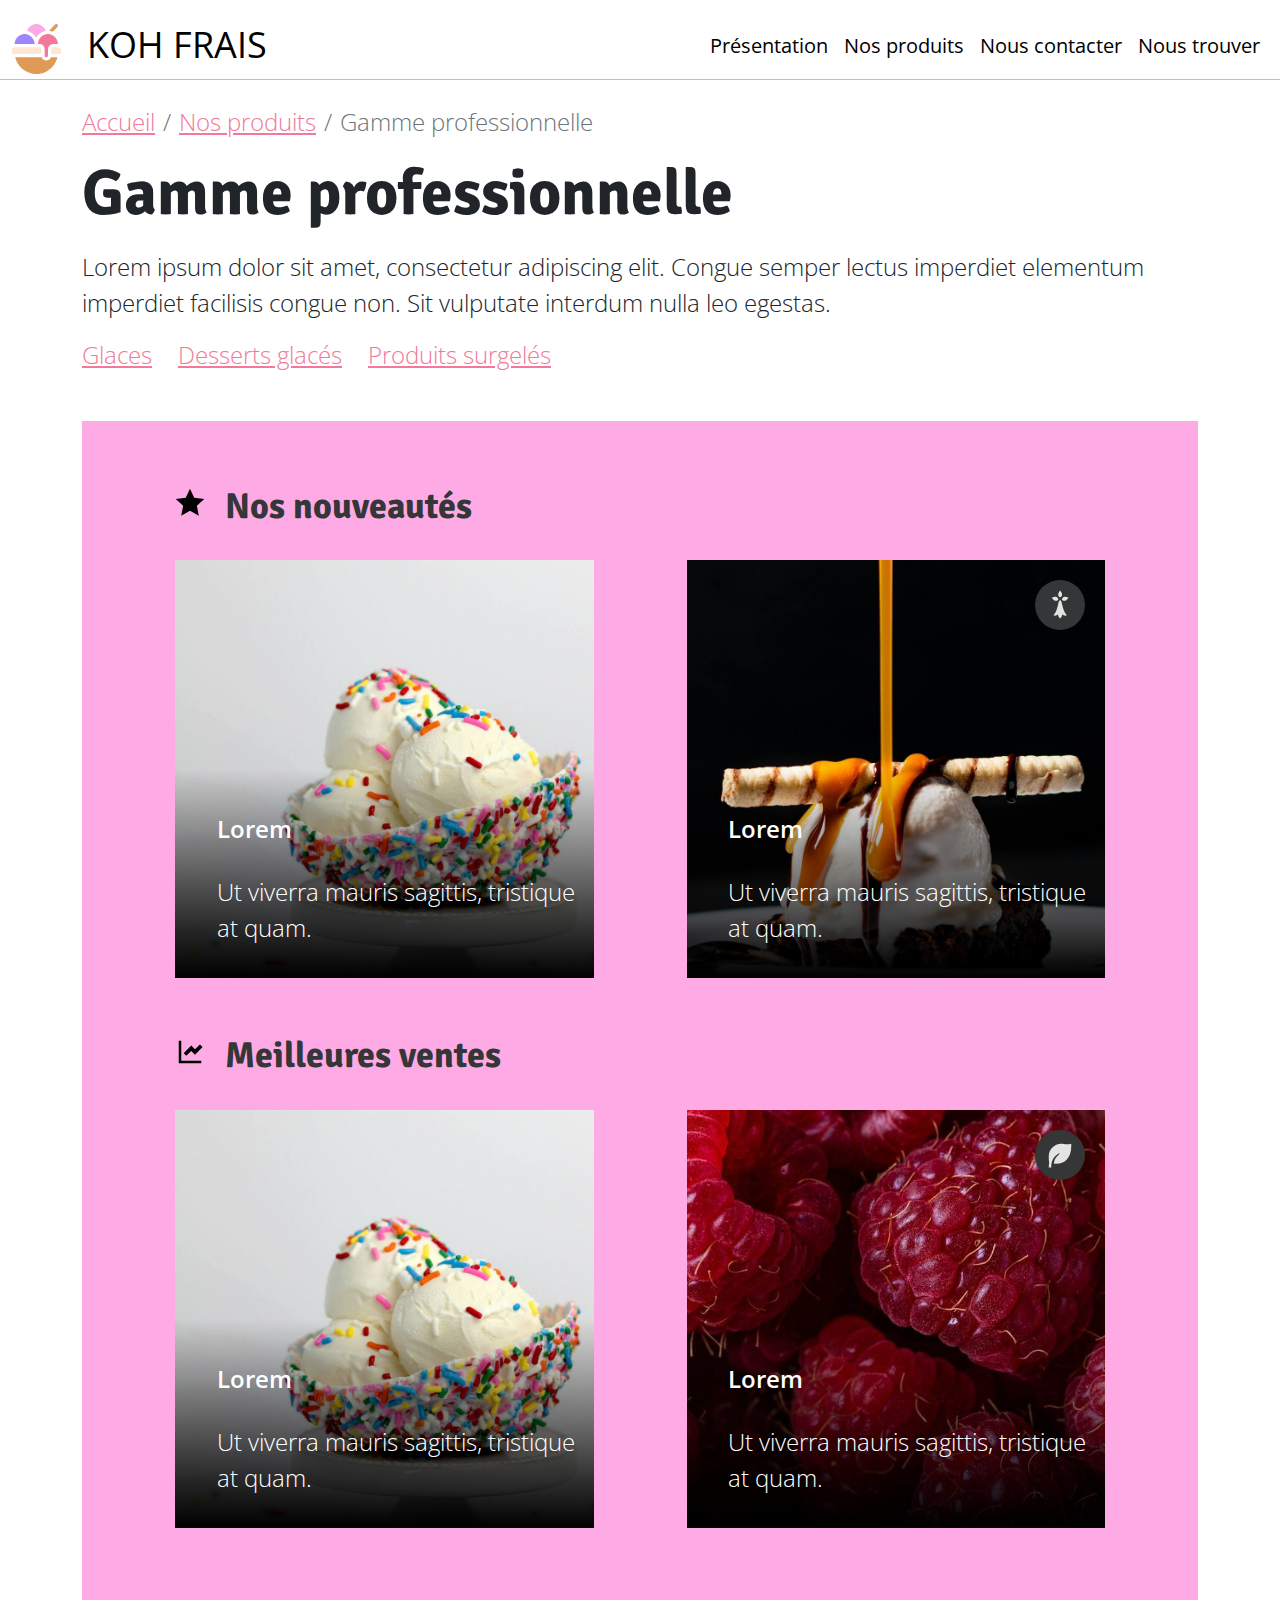
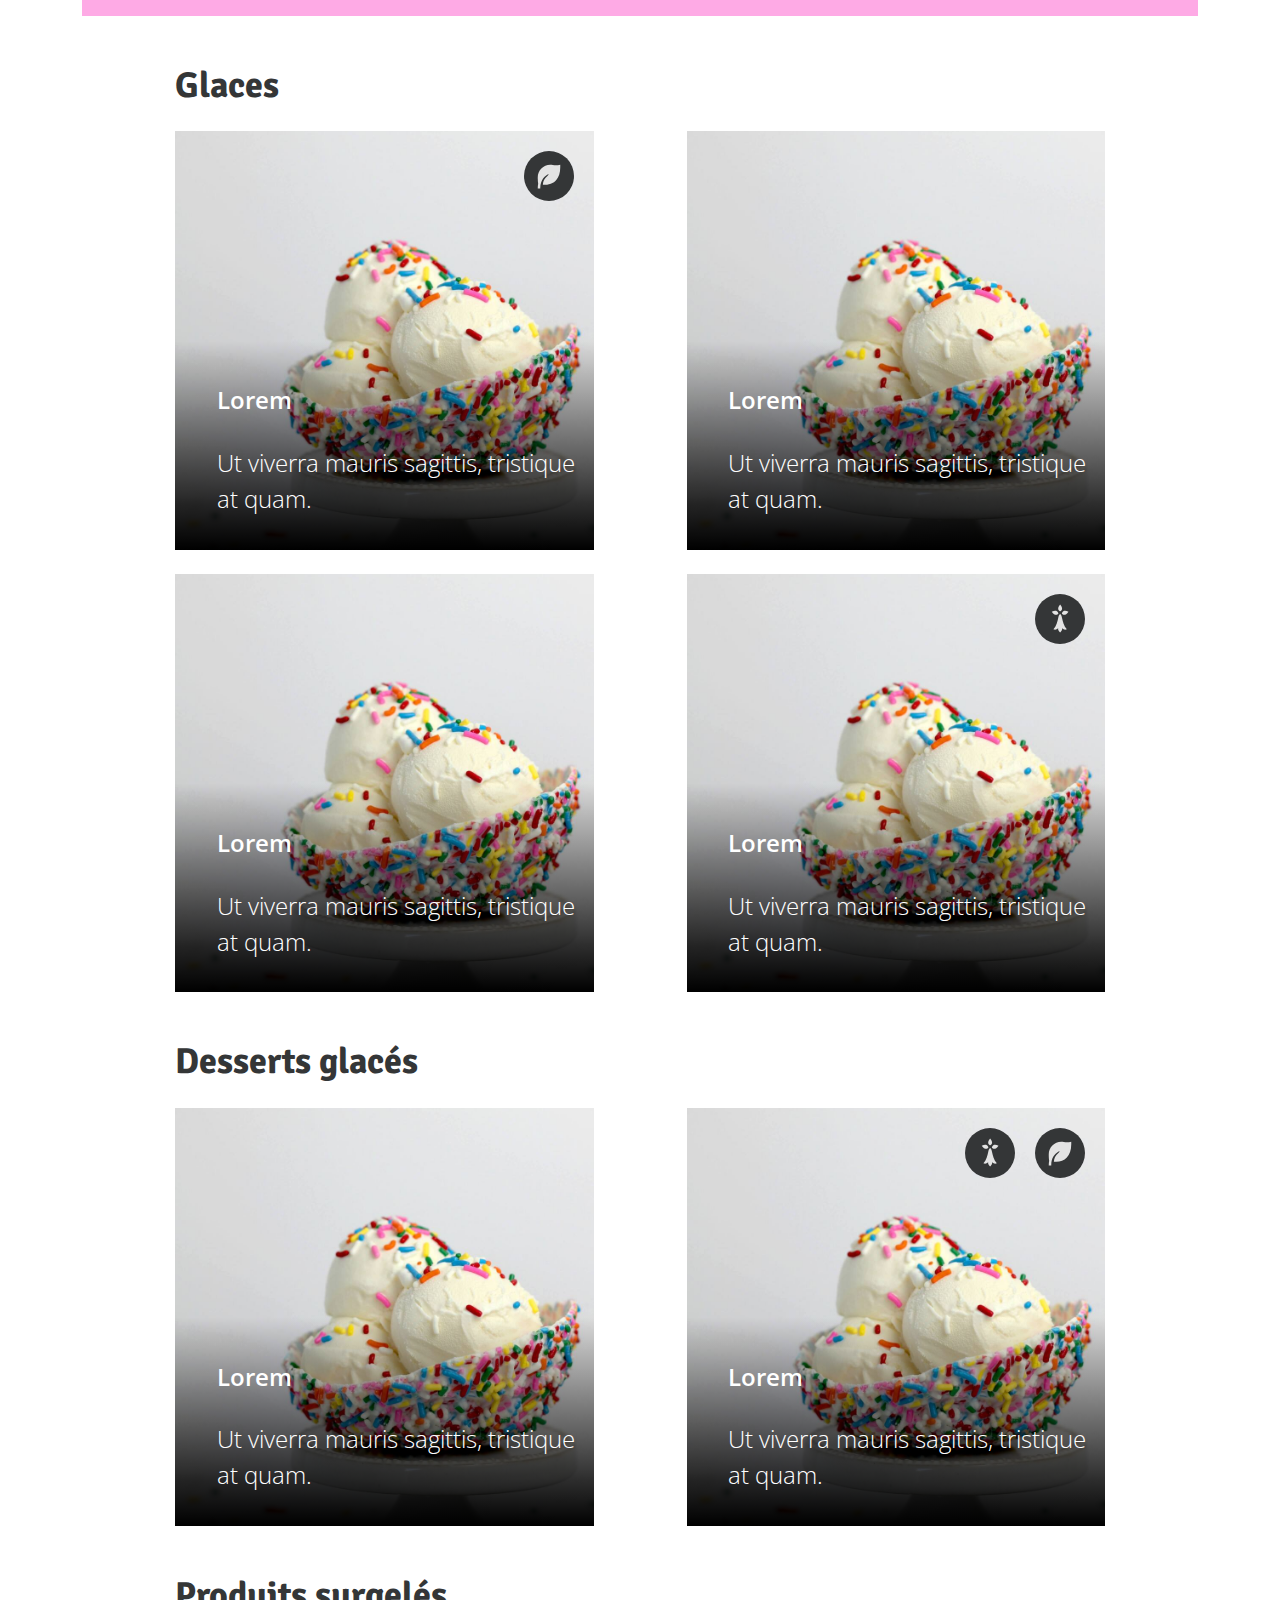
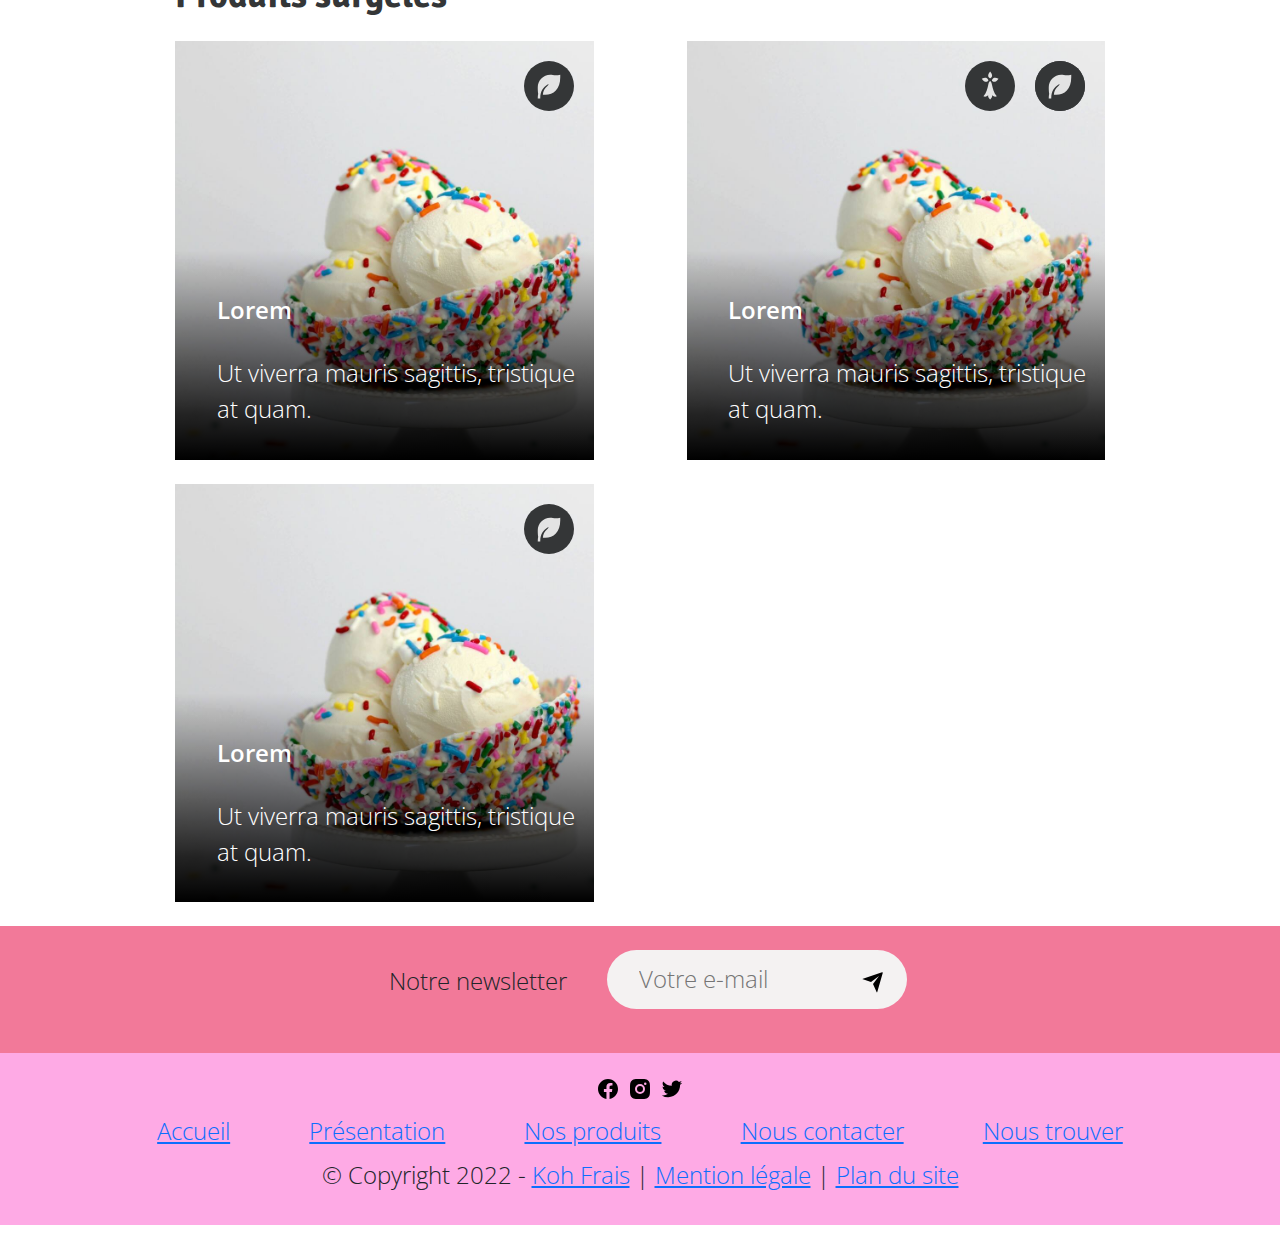
==== commit 74bceff5: "Copie de la barre de navigation sur chaque page" ====
--- a/gamme_pro.html
+++ b/gamme_pro.html
@@ -12,7 +12,25 @@
 
 <body>
     <header>
-        <!-- Mettre le header-->
+        <nav class="navbar navbar-expand-lg">
+            <div class="container-fluid">
+                <a href="index.html" class="navbar-brand">
+                    <img src="assets/logo/logo_short.svg" height="50" width="50" class="me-3" alt="Logo de KOHFRAIS">
+                    KOH FRAIS
+                </a>
+                <button class="navbar-toggler" type="button" data-bs-toggle="collapse" data-bs-target="#header_liens" aria-controls="header_liens" aria-expanded="false" aria-label="Afficher le menu">
+                    <img src="assets/icones/menu.svg" alt="Icone Hamburger" height="50" width="50">
+                </button>
+                <div class="collapse navbar-collapse justify-content-end" id="header_liens">
+                    <ul class="navbar-nav">
+                        <li class="nav-item"><a class="nav-link" href="#">Présentation</a></li>
+                        <li class="nav-item"><a class="nav-link" href="#">Nos produits</a></li>
+                        <li class="nav-item"><a class="nav-link" href="nous_contacter.html">Nous contacter</a></li>
+                        <li class="nav-item"><a class="nav-link" href="nous_trouver.html">Nous trouver</a></li>
+                    </ul>
+                </div>
+            </div>
+        </nav>
     </header>
     <div class="container">
         <!--File d'arianne-->
--- a/style/style.css
+++ b/style/style.css
@@ -25,6 +25,8 @@
 body {
     font-family: "Open Sans Light", sans-serif;
     font-size: 1.5rem;
+    /* Laisser la place à la barre de navigation */
+    padding-top: 80px;
 }
 
 strong, em {
@@ -410,3 +412,67 @@
         height: 350px;
     }
 }
+img {
+    object-fit: cover;
+    object-position: center;
+}
+
+.logo
+{
+    width: 50px;
+    height: 50px;
+}
+
+
+.image-principale img
+{
+    object-fit: cover;
+    object-position: center;
+    width: 100%;
+    height: 60vh;
+    box-shadow: 10px 10px 15px rgba(0, 0, 0, .25);
+}
+
+
+img.contain {
+    object-fit: contain;
+}
+/* Barre de navigation */
+body > header {
+    /* sticky ne fait pas sortir le bloc du flux et garde sa taille */
+    position: fixed;
+    width: 100%;
+    height: 80px;
+    top: 0;
+    border-bottom: 1px solid rgba(0, 0, 0, .25);
+    background-color: white;
+    z-index: 3;
+}
+
+body > header .navbar-brand {
+    font-size: 36px;
+    color: black;
+    font-family: "Open Sans Regular", sans-serif;
+}
+
+
+body > header .nav-link {
+    display: inline-block;
+    font-size: 20px;
+    color: black;
+    font-family: "Open Sans Regular", sans-serif;
+    height: 100%;
+    line-height: 60px;
+}
+
+@media screen and (max-width: 991px) {
+    body > header .nav-item {
+        height: 80px;
+        border-bottom: 2px solid rgba(0, 0, 0, .25);
+        background-color: white;
+    }
+
+    body > header .nav-link {
+        margin: auto 30px;
+    }
+}
